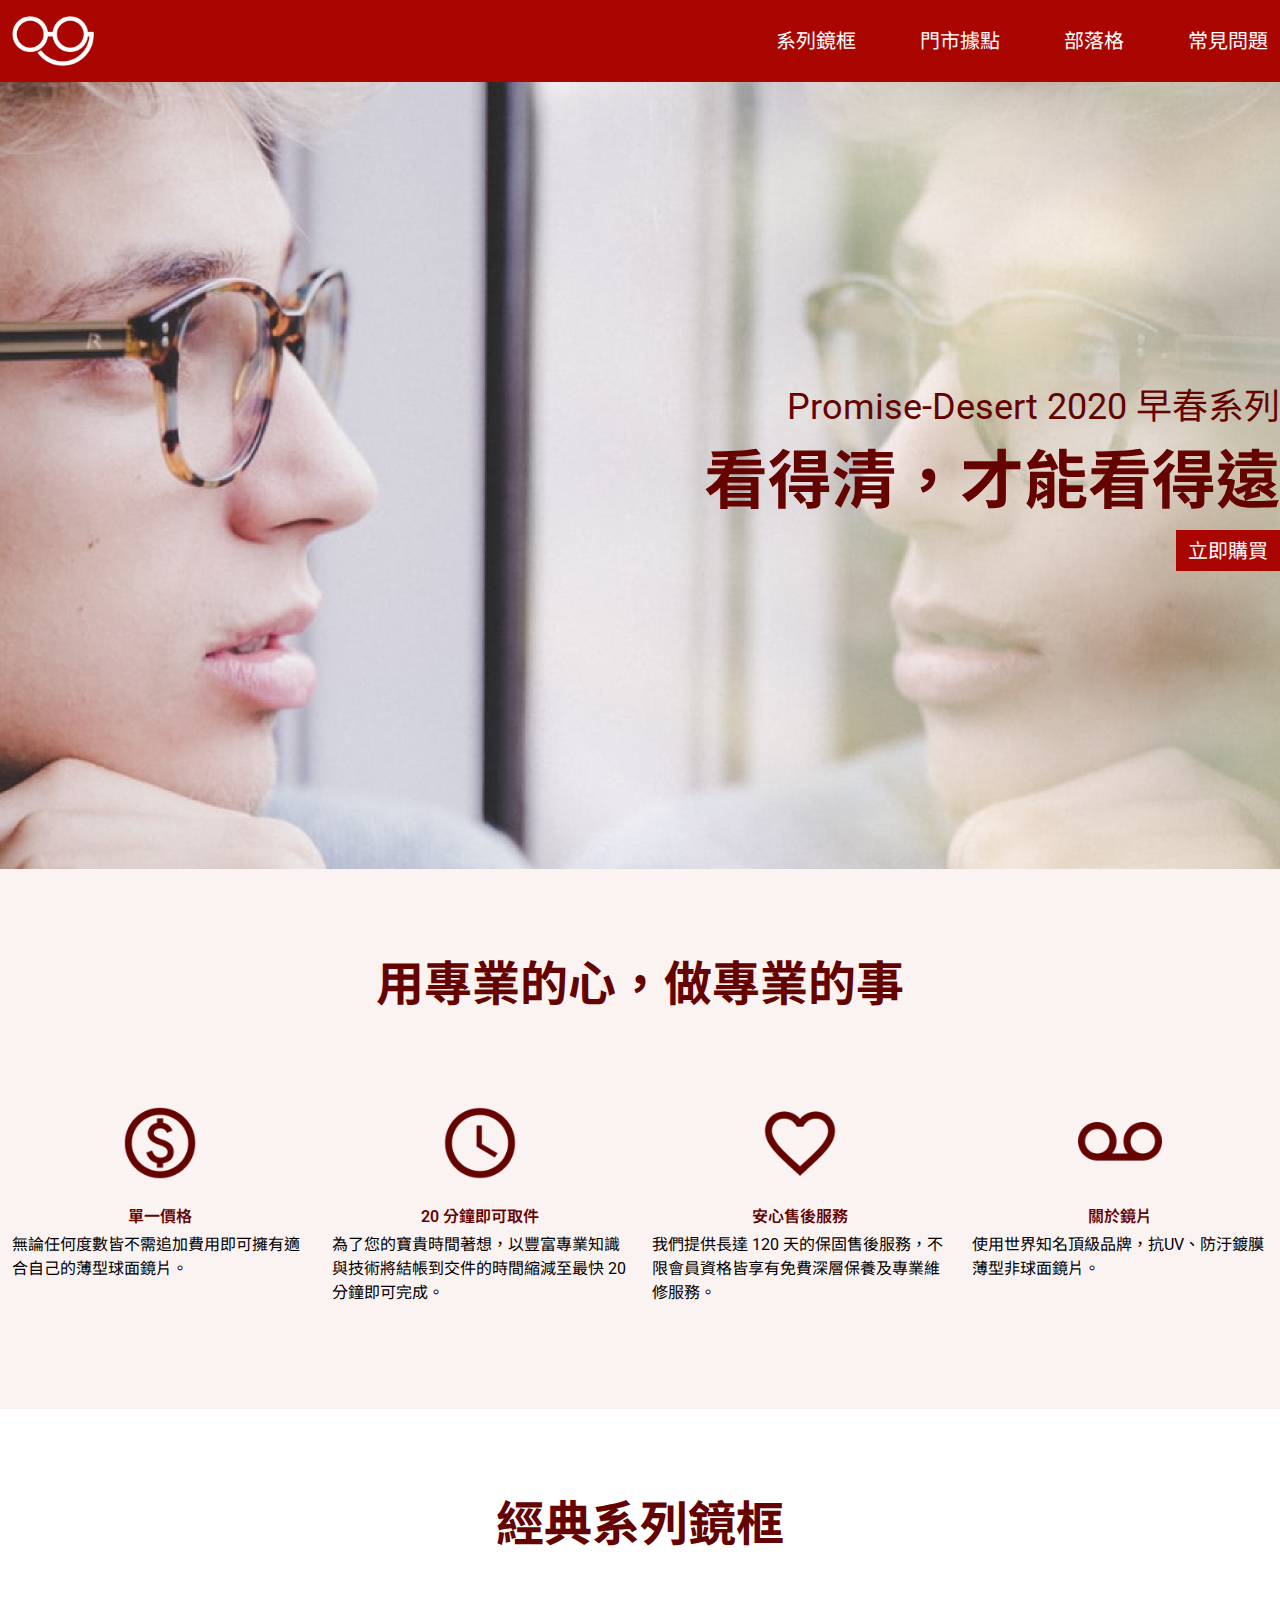
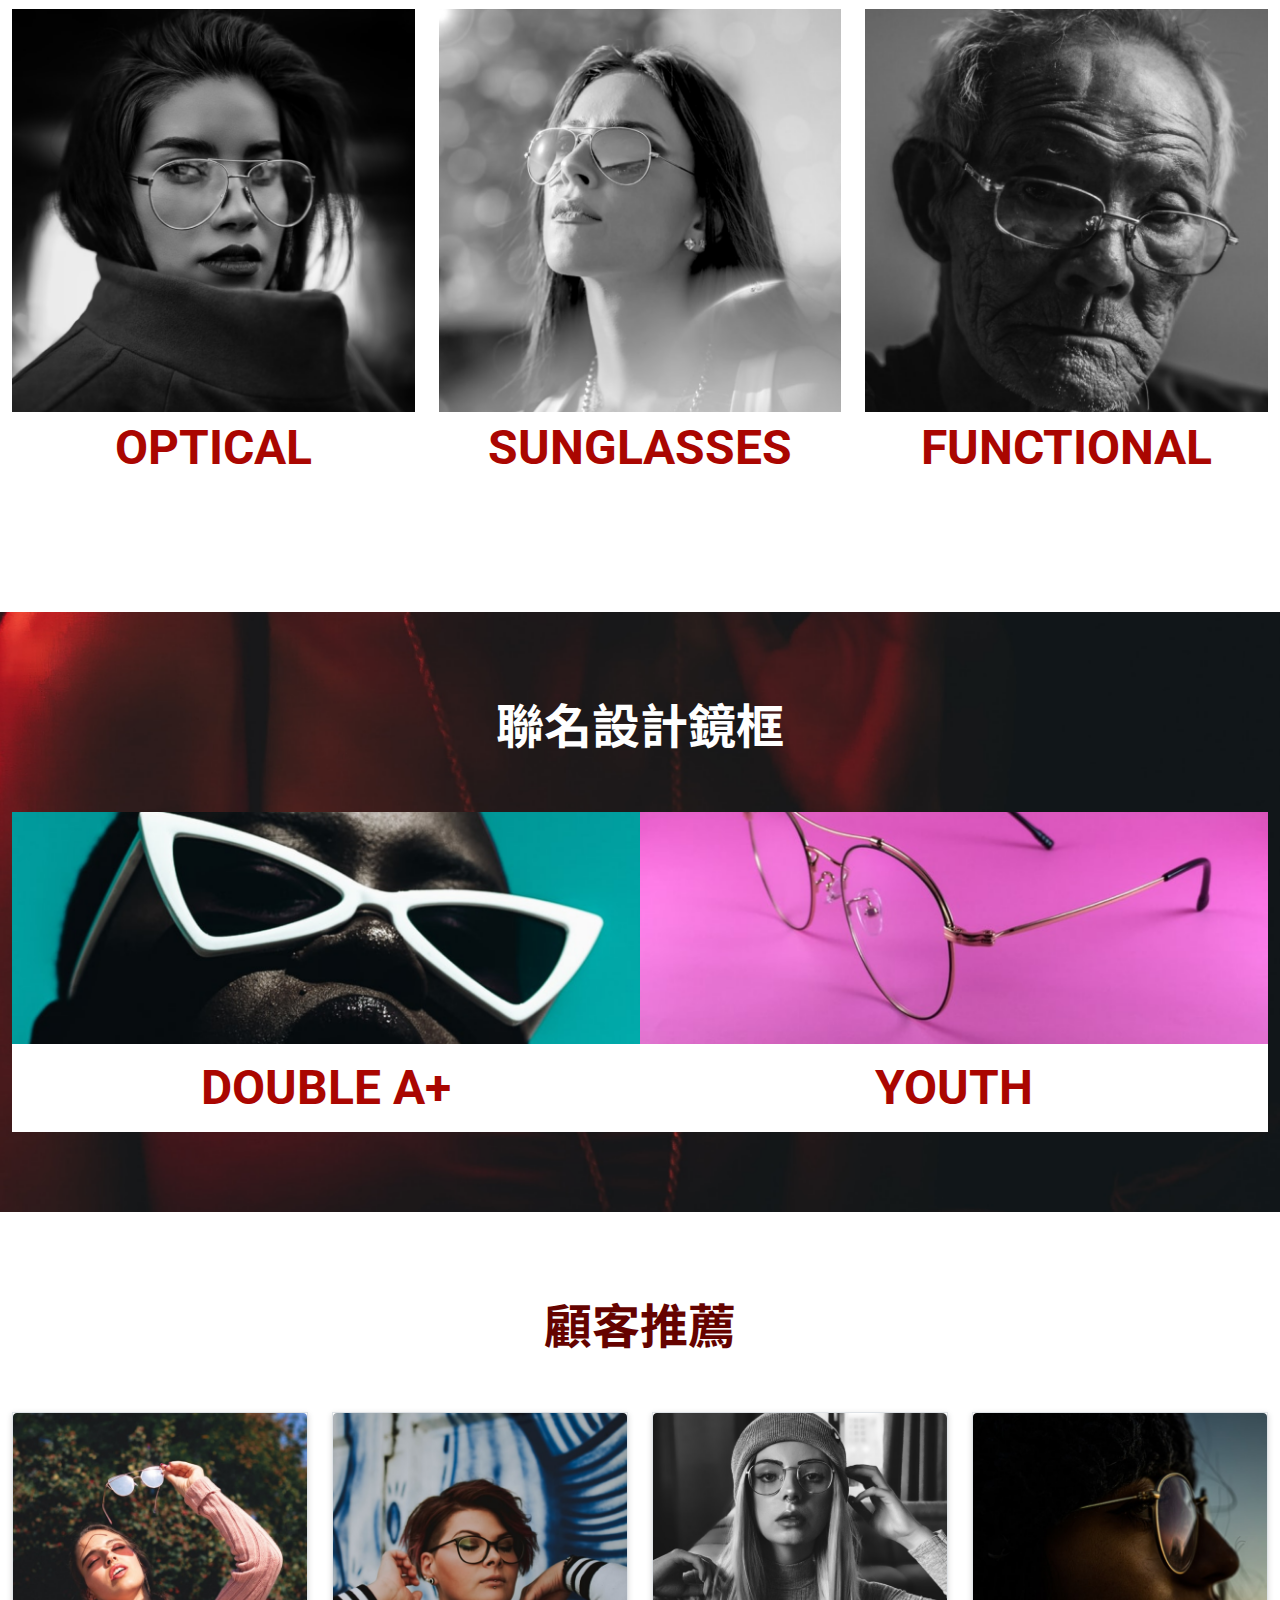
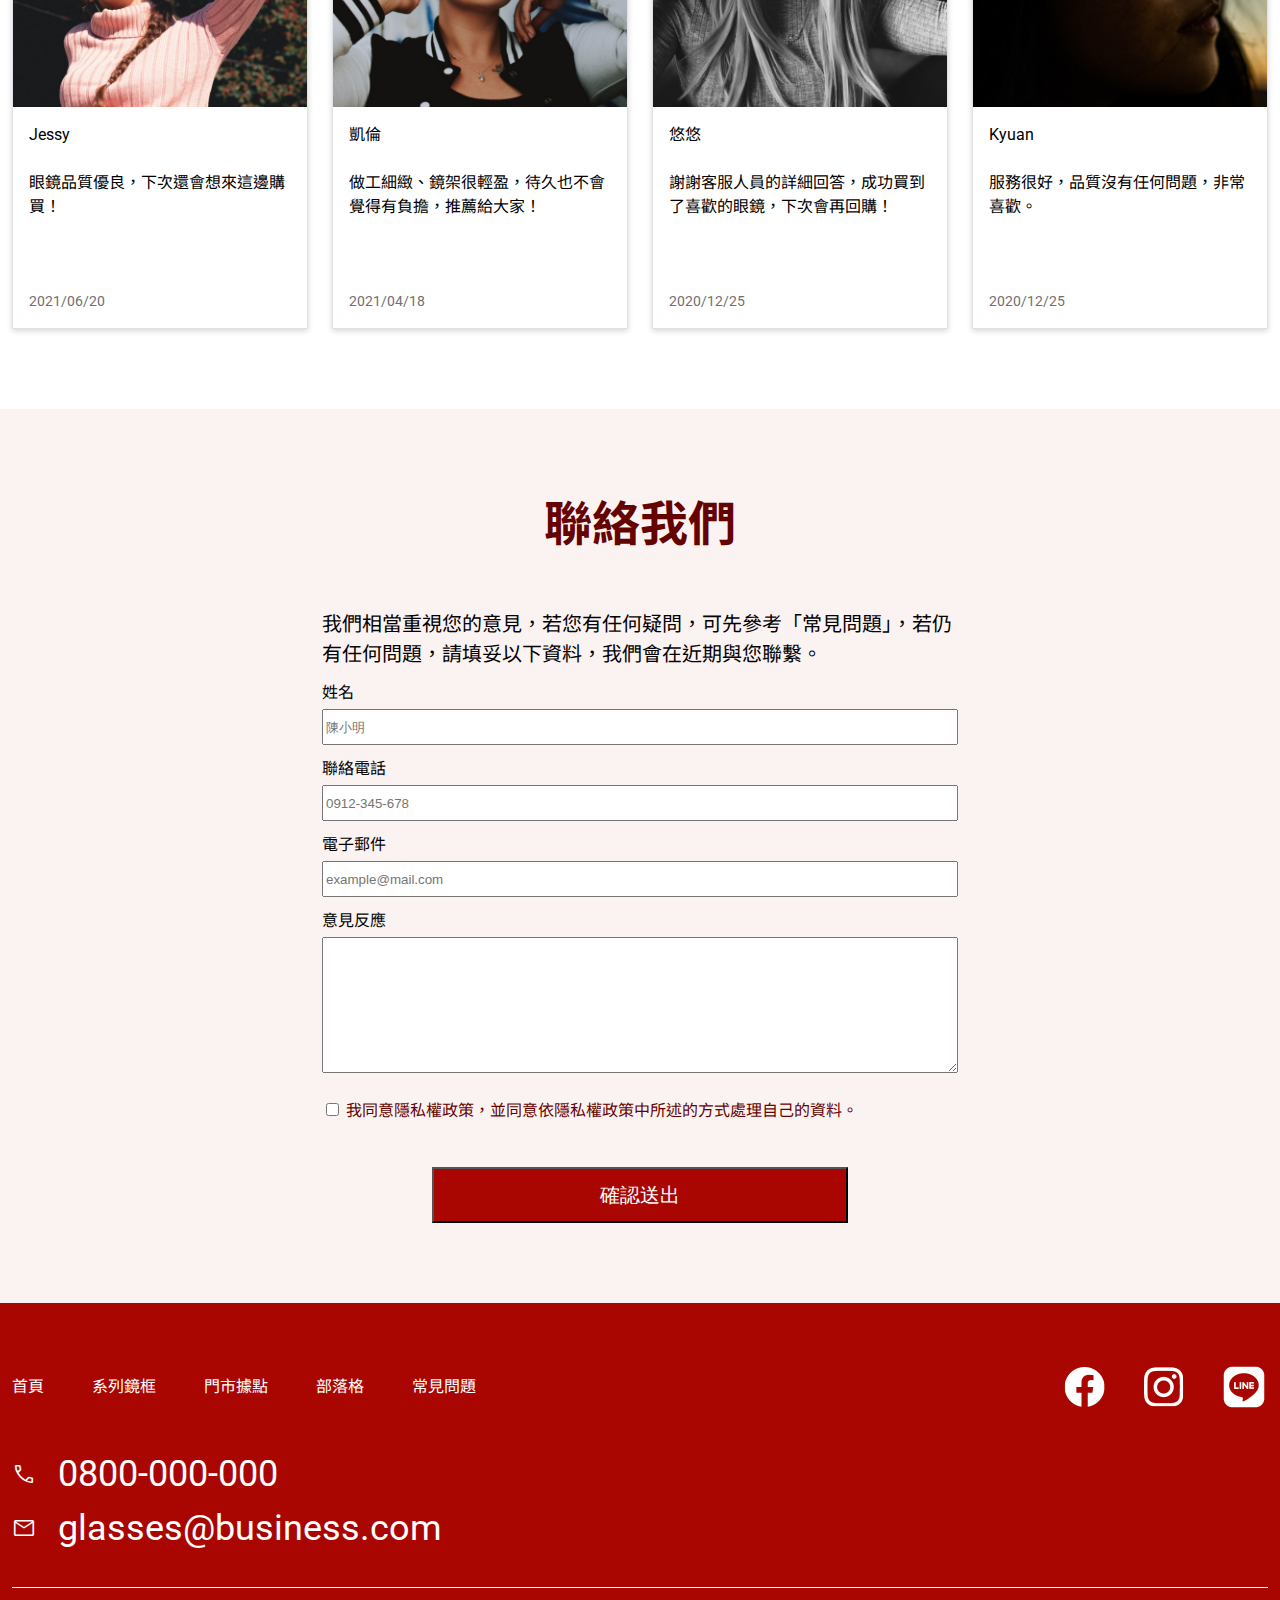
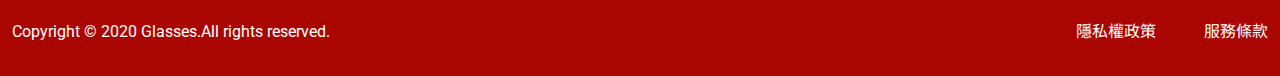
==== index.html @ cda6917c "Update 2022-08-04T13:50:54.226Z" ====
<!DOCTYPE html>
<html lang="zh-Hant-TW">

<head>
  <meta charset="UTF-8">
  <meta http-equiv="X-UA-Compatible" content="IE=edge">
  <meta name="viewport" content="width=device-width, initial-scale=1.0">
  <meta name="format-detection" content="telephone=no">
  <title>
    首頁
  </title>
  <link rel="stylesheet" href="./assets/style/all.css">
  <link rel="stylesheet"
    href="https://fonts.googleapis.com/css2?family=Material+Symbols+Outlined:opsz,wght,FILL,GRAD@20..48,100..700,0..1,-50..200" />
  <link rel="stylesheet"
    href="https://fonts.googleapis.com/css2?family=Material+Symbols+Outlined:opsz,wght,FILL,GRAD@20..48,100..700,0..1,-50..200" />
  <link rel="stylesheet" href="https://fonts.googleapis.com/css2?family=Material+Symbols+Outlined:opsz,wght,FILL,GRAD@20..48,100..700,0..1,-50..200" />
</head>

<body>
  <header>
    <div class="container">
      <a href="./index.html" title="眼鏡官網"><img class="logo" src="./assets/image/logo-white.png" alt="glasses logo"></a>
      <input id="nav-toggle" class="ham-toggle" type="checkbox">
      <label for="nav-toggle" class="ham-menu">
        <div class="ham-frame">
          <div class="ham-bar ham-bar--top"></div>
          <div class="ham-bar ham-bar--middle"></div>
          <div class="ham-bar ham-bar--bottom"></div>
        </div>
      </label>
      <nav class="header-nav">
        <ul class="list-menu">
          <li class="list-menu-item">
            <a class="list-menu-item-link" href="#">系列鏡框</a>
          </li>
          <li class="list-menu-item">
            <a class="list-menu-item-link" href="./store.html">門市據點</a>
          </li>
          <li class="list-menu-item">
            <a class="list-menu-item-link" href="#">部落格</a>
          </li>
          <li class="list-menu-item">
            <a class="list-menu-item-link" href="#">常見問題</a>
          </li>
        </ul>
      </nav>
    </div>
  </header>

  
<div class="index">
  <div class="banner-header">
    <div class="container">
      <h3>Promise-Desert 2020 早春系列</h3>
      <h1>看得清，才能看得遠</h1>
      <p class="btn btn-primary"><a href="">立即購買</a></p>
    </div>
  </div>
  <section class="section-bg-color">
    <div class="container">
      <h2>用專業的心，做專業的事</h2>
      <ul class="list slogan">
        <li>
          <img src="./assets/image/home-section2-1.png" alt="單一價格">
          <h4>單一價格</h4>
          <p>無論任何度數皆不需追加費用即可擁有適合自己的薄型球面鏡片。</p>
        </li>
        <li>
          <img src="./assets/image/home-section2-2.png" alt="20 分鐘即可取件">
          <h4>20 分鐘即可取件</h4>
          <p>為了您的寶貴時間著想，以豐富專業知識與技術將結帳到交件的時間縮減至最快 20 分鐘即可完成。</p>
        </li>
        <li>
          <img src="./assets/image/home-section2-3.png" alt="安心售後服務">
          <h4>安心售後服務</h4>
          <p>我們提供長達 120 天的保固售後服務，不限會員資格皆享有免費深層保養及專業維修服務。</p>
        </li>
        <li>
          <img src="./assets/image/home-sectioin2-4.png" alt="關於鏡片">
          <h4>關於鏡片</h4>
          <p>使用世界知名頂級品牌，抗UV、防汙鍍膜薄型非球面鏡片。</p>
        </li>
      </ul>
    </div>
  </section>
  
  <section>
    <div class="container">
      <h2>經典系列鏡框</h2>
      <ul class="list glasses-frame">
        <li>
          <img src="./assets/image/home-section3-1.png" alt="OPTICAL">
          <h2 class="text-style-bright">OPTICAL</h2>
        </li>
        <li>
          <img src="./assets/image/home-section3-2.png" alt="SUNGLASSES">
          <h2 class="text-style-bright">SUNGLASSES</h2>
        </li>
        <li>
          <img src="./assets/image/home-section3-3.png" alt="FUNCTIONAL">
          <h2 class="text-style-bright">FUNCTIONAL</h2>
        </li>
      </ul>
    </div>
  </section>
  <div class="banner-content">
    <section>
      <div class="container">
        <h2 class="banner-color-style">聯名設計鏡框</h2>
        <ul class="list joint-name gap-0">
          <li class="banner-bg-style">
            <img src="./assets/image/home-section4-1.png" alt="DOUBLE A+">
            <h2 class="mb-0 py-8 text-style-bright">DOUBLE A+</h2>
          </li>
          <li class="banner-bg-style">
            <img src="./assets/image/home-section4-2.png" alt="YOUTH">
            <h2 class="mb-0 py-8 text-style-bright">YOUTH</h2>
          </li>
        </ul>
      </div>
    </section>
  </div>
  <section>
    <div class="container">
      <h2>顧客推薦</h2>
      <ul class="list recommendation">
        <li class="card">
          <div class="card-top">
            <img src="./assets/image/home-section5-1.png" alt="Jessy">
            <p class="px-16-py-16_8">Jessy</p>
            <p class="px-16-py-16_8 mb-48">眼鏡品質優良，下次還會想來這邊購買！</p>
            </p>
          </div>
          <p class="card-bottom px-16-py-16_8">2021/06/20</p>
        </li>
        <li class="card">
          <div class="card-top">
            <img src="./assets/image/home-section5-2.png" alt="凱倫">
            <p class="px-16-py-16_8">凱倫</p>
            <p class="px-16-py-16_8 mb-48">做工細緻、鏡架很輕盈，待久也不會覺得有負擔，推薦給大家！</p>
          </div>
          <p class="card-bottom px-16-py-16_8">2021/04/18</p>
        </li>
        <li class="card">
          <div class="card-top">
            <img src="./assets/image/home-section5-3.png" alt="悠悠">
            <p class="px-16-py-16_8">悠悠</p>
            <p class="px-16-py-16_8 mb-48">謝謝客服人員的詳細回答，成功買到了喜歡的眼鏡，下次會再回購！</p>
          </div>
          <p class="card-bottom px-16-py-16_8">2020/12/25</p>
        </li>
        <li class="card">
          <div class="card-top">
            <img src="./assets/image/home-section5-4.png" alt="Kyuan">
            <p class="px-16-py-16_8">Kyuan</p>
            <p class="px-16-py-16_8 mb-48">服務很好，品質沒有任何問題，非常喜歡。</p>
          </div>
          <p class="card-bottom px-16-py-16_8">2020/12/25</p>
        </li>
      </ul>
    </div>
  </section>
  <section  class="section-bg-color">
    <div class="container-form">
      <h2>聯絡我們</h2>
      <form>
        <p>我們相當重視您的意見，若您有任何疑問，可先參考「常見問題」，若仍有任何問題，請填妥以下資料，我們會在近期與您聯繫。</p>
        <ul class="form">
          <li class="form-item">
            <label class="d-block" for="name">姓名</label>
            <input class="form-style" type="text" name="name" id="name" placeholder="陳小明">
          </li>
          <li class="form-item">
            <label class="d-block" for="telephone">聯絡電話</label>
            <input class="form-style" type="number" name="telephone" id="telephone" placeholder="0912-345-678">
          </li>
          <li class="form-item">
            <label class="d-block" for="mail">電子郵件</label>
            <input class="form-style" type="email" name="mail" id="mail" placeholder="example@mail.com">
          </li>
          <li class="form-item">
            <label class="d-block" for="opinion">意見反應</label>
            <textarea class="form-style form-heigh" name="opinion" id="opinion" cols="30" rows="10"></textarea>
          </li>
          <li>
            <label class="d-block" for="privacy"></label>
            <input type="checkbox" name="privacy" id="privacy">
            我同意隱私權政策，並同意依隱私權政策中所述的方式處理自己的資料。
          </li>
        </ul>
        <button class="btn btn-submit" type="button">確認送出</button>
      </form>
    </div>
  </section>
</div>

    <footer>
      <div class="container">
        <div class="footer-content">
          <nav class="footer-menu">
            <ul class="webmap-list">
              <li class="webmap-item">
                <a class="webmap-link" href="./index.html">首頁</a>
              </li>
              <li class="webmap-item">
                <a class="webmap-link" href="#">系列鏡框</a>
              </li>
              <li class="webmap-item">
                <a class="webmap-link" href="#">門市據點</a>
              </li>
              <li class="webmap-item">
                <a class="webmap-link" href="#">部落格</a>
              </li>
              <li class="webmap-item">
                <a class="webmap-link" href="#">常見問題</a>
              </li>
            </ul>
            <ul class="social-list">
              <li class="social-item">
                <a class="social-link" href="#"><img src="./assets/image/ic-social-fb.png" alt="facebook"></a>
              </li>
              <li class="social-item">
                <a class="social-link" href="#"><img src="./assets/image/ic_social_ig.png" alt="instagram"></a>
              </li>
              <li class="social-item">
                <a class="social-link" href="#"><img src="./assets/image/ic_social_line.png" alt="line"></a>
              </li>
            </ul>

          </nav>
          <ul class="contact">
            <li>
              <span class="material-symbols-outlined">
                call
              </span>
              <a href="tel:+886-800-000-000">0800-000-000</a>
            </li>
            <li>
              <span class="material-symbols-outlined">
                mail
              </span>
              <a href="mailto:glasses@business.com">glasses@business.com</a>
            </li>
          </ul>
        </div>
        <ul class="copyright">
          <li>Copyright © 2020 Glasses.All rights reserved.</li>
          <ul>
            <li><a href="#">隱私權政策</a></li>
            <li><a href="#">服務條款</a></li>
          </ul>
        </ul>
      </div>
    </footer>
    <script src="./assets/js/vendors.js"></script>
    <script src="./assets/js/all.js"></script>
</body>

</html>
---- assets/style/all.css ----
/* http://meyerweb.com/eric/tools/css/reset/ 
   v2.0 | 20110126
   License: none (public domain)
*/
@import url("https://fonts.googleapis.com/css2?family=Roboto:wght@500&display=swap");
@import url("https://fonts.googleapis.com/css2?family=Noto+Sans+TC:wght@500&display=swap");
html, body, div, span, applet, object, iframe,
h1, h2, h3, h4, h5, h6, p, blockquote, pre,
a, abbr, acronym, address, big, cite, code,
del, dfn, em, img, ins, kbd, q, s, samp,
small, strike, strong, sub, sup, tt, var,
b, u, i, center,
dl, dt, dd, ol, ul, li,
fieldset, form, label, legend,
table, caption, tbody, tfoot, thead, tr, th, td,
article, aside, canvas, details, embed,
figure, figcaption, footer, header, hgroup,
menu, nav, output, ruby, section, summary,
time, mark, audio, video {
  margin: 0;
  padding: 0;
  border: 0;
  font-size: 100%;
  font: inherit;
  vertical-align: baseline; }

/* HTML5 display-role reset for older browsers */
article, aside, details, figcaption, figure,
footer, header, hgroup, menu, nav, section {
  display: block; }

body {
  line-height: 1; }

ol, ul {
  list-style: none; }

blockquote, q {
  quotes: none; }

blockquote:before, blockquote:after,
q:before, q:after {
  content: '';
  content: none; }

table {
  border-collapse: collapse;
  border-spacing: 0; }

*, *::before, *::after {
  -webkit-box-sizing: border-box;
          box-sizing: border-box; }

img {
  max-width: 100%;
  height: auto;
  vertical-align: middle; }

a {
  display: block;
  text-decoration: none; }

body {
  font-family: -apple-system, BlinkMacSystemFont, "Segoe UI", "Microsoft JhengHei", Roboto, "Helvetica Neue", Arial, sans-serif; }

body {
  font-family: 'Roboto', sans-serif, 'Noto Sans TC'; }

.material-symbols-outlined {
  font-variation-settings: 'FILL' 0, 'wght' 400, 'GRAD' 0, 'opsz' 48; }

h1 {
  font-size: 64px;
  line-height: 96px;
  font-weight: bold; }
  @media screen and (max-width: 767px) {
    h1 {
      font-size: 24px;
      line-height: 36px; } }

h2 {
  font-size: 48px;
  line-height: 72px;
  font-weight: bold; }

h3 {
  font-size: 36px;
  line-height: 54px; }
  @media screen and (max-width: 767px) {
    h3 {
      font-size: 16px;
      line-height: 24px; } }

.h4 {
  font-size: 24px;
  line-height: 36px;
  font-weight: bold; }

.h5 {
  font-size: 20px;
  line-height: 30px;
  font-weight: bold; }

p {
  font-size: 16px;
  line-height: 24px; }

.container {
  max-width: 1320px;
  margin: 0 auto;
  padding: 0px 12px; }
  @media screen and (max-width: 992px) {
    .container {
      max-width: 992px;
      margin: 0 auto;
      padding: 0px 36px; } }
  @media screen and (max-width: 767px) {
    .container {
      max-width: 767px;
      margin: 0 auto;
      padding: 0px 14px; } }

.py-8 {
  padding: 8px 0; }

.py-16 {
  padding: 16px 0; }

.pt-16 {
  padding-top: 16px; }

.pb-8 {
  padding-bottom: 8px; }

.mb-33 {
  margin-bottom: 33px; }

.mb-40 {
  margin-bottom: 40px; }

.mb-48 {
  margin-bottom: 48px; }

.text-style-bright {
  color: #AA0601; }

.px-16-py-16_8 {
  padding: 16px 16px 8px; }

.pt-96 {
  padding-top: 96px; }

.pb-80 {
  padding-bottom: 80px; }

header {
  background-color: #AA0601;
  position: relative; }
  header .container {
    padding: 16px 12px;
    display: -webkit-box;
    display: -ms-flexbox;
    display: flex;
    -webkit-box-pack: justify;
        -ms-flex-pack: justify;
            justify-content: space-between;
    -webkit-box-align: center;
        -ms-flex-align: center;
            align-items: center; }
    @media screen and (max-width: 992px) {
      header .container {
        padding: 16px 36px; } }
  header .logo {
    height: 50px; }
    header .logo:hover {
      opacity: 0.7; }
  header .ham-toggle {
    visibility: hidden; }
  header .list-menu {
    display: -webkit-box;
    display: -ms-flexbox;
    display: flex;
    gap: 64px;
    font-size: 20px;
    line-height: 30px; }
    header .list-menu a {
      color: #fff; }
    header .list-menu a:hover {
      color: #c8c8ec; }

@media screen and (max-width: 767px) {
  .ham-menu {
    display: block;
    width: 40px;
    height: 40px;
    border-radius: 20%;
    background: #AA0601; }
  .ham-frame {
    position: relative;
    top: 50%; }
  .ham-bar {
    height: 3px;
    width: 30px;
    background-color: #fff;
    position: absolute;
    left: 5px; }
  .ham-bar--top {
    -webkit-transform: translateY(-7px);
        -ms-transform: translateY(-7px);
            transform: translateY(-7px); }
  .ham-bar--bottom {
    -webkit-transform: translateY(7px);
        -ms-transform: translateY(7px);
            transform: translateY(7px); }
  .ham-toggle:checked ~ .ham-menu .ham-frame .ham-bar--middle {
    opacity: 0; }
  .ham-toggle:checked ~ .ham-menu .ham-frame .ham-bar--top {
    -webkit-transform: rotate(-45deg);
        -ms-transform: rotate(-45deg);
            transform: rotate(-45deg); }
  .ham-toggle:checked ~ .ham-menu .ham-frame .ham-bar--bottom {
    -webkit-transform: rotate(45deg);
        -ms-transform: rotate(45deg);
            transform: rotate(45deg); }
  .header-nav {
    width: 100%;
    text-align: center;
    background-color: #AA0601;
    position: absolute;
    top: 82px;
    left: 0%;
    -webkit-transform: translateY(-200%);
        -ms-transform: translateY(-200%);
            transform: translateY(-200%);
    -webkit-transition: -webkit-transform .5s;
    transition: -webkit-transform .5s;
    -o-transition: transform .5s;
    transition: transform .5s;
    transition: transform .5s, -webkit-transform .5s; }
  .ham-toggle:checked ~ .header-nav {
    -webkit-transform: none;
        -ms-transform: none;
            transform: none; }
  .list-menu {
    display: block;
    -webkit-box-orient: vertical;
    -webkit-box-direction: normal;
        -ms-flex-direction: column;
            flex-direction: column; }
    .list-menu .list-menu-item-link {
      width: 100%;
      padding: 12px 0; }
  header .container .list-menu {
    gap: 0px; }
  .list-menu-item {
    border: 1px solid #fff; } }

footer {
  background-color: #AA0601;
  color: #fff;
  font-size: 16px;
  line-height: 24px; }
  footer .container {
    padding: 60px 12px 32px 12px; }
    @media screen and (max-width: 992px) {
      footer .container {
        padding: 56px 36px 40px 36px; } }
    @media screen and (max-width: 767px) {
      footer .container {
        padding: 24px 14px; } }
  footer .footer-content {
    border-bottom: 1px solid #FFFFFF; }
    @media screen and (max-width: 992px) {
      footer .footer-content {
        padding-bottom: 32px; } }
    @media screen and (max-width: 767px) {
      footer .footer-content {
        display: -webkit-box;
        display: -ms-flexbox;
        display: flex;
        -webkit-box-orient: horizontal;
        -webkit-box-direction: reverse;
            -ms-flex-direction: row-reverse;
                flex-direction: row-reverse;
        -webkit-box-pack: justify;
            -ms-flex-pack: justify;
                justify-content: space-between;
        -webkit-box-align: start;
            -ms-flex-align: start;
                align-items: start;
        gap: 8px 0;
        padding-bottom: 24px; } }
  footer .footer-menu {
    display: -webkit-box;
    display: -ms-flexbox;
    display: flex;
    -webkit-box-pack: justify;
        -ms-flex-pack: justify;
            justify-content: space-between;
    -webkit-box-align: center;
        -ms-flex-align: center;
            align-items: center; }
  footer .webmap-list {
    display: -webkit-box;
    display: -ms-flexbox;
    display: flex;
    gap: 48px; }
    @media screen and (max-width: 767px) {
      footer .webmap-list {
        display: none; } }
    footer .webmap-list .webmap-link {
      color: #fff; }
  footer .social-list {
    display: -webkit-box;
    display: -ms-flexbox;
    display: flex;
    -webkit-box-pack: justify;
        -ms-flex-pack: justify;
            justify-content: space-between;
    gap: 32px; }
    @media screen and (max-width: 767px) {
      footer .social-list {
        gap: 8px; } }
    footer .social-list img {
      width: 48px;
      height: 48px; }
      @media screen and (max-width: 767px) {
        footer .social-list img {
          width: 24px;
          height: 24px; } }
  footer .contact {
    font-size: 36px;
    line-height: 54px;
    padding: 36px 0 32px 0;
    gap: 8px 0; }
    @media screen and (max-width: 767px) {
      footer .contact {
        padding: 32px 0; } }
    @media screen and (max-width: 767px) {
      footer .contact {
        font-size: 16px;
        line-height: 24px;
        padding: 0px; } }
    footer .contact li {
      display: -webkit-box;
      display: -ms-flexbox;
      display: flex;
      -webkit-box-align: center;
          -ms-flex-align: center;
              align-items: center;
      gap: 22px; }
      @media screen and (max-width: 767px) {
        footer .contact li {
          gap: 11px; } }
    footer .contact a {
      color: #fff; }
  footer .copyright {
    display: -webkit-box;
    display: -ms-flexbox;
    display: flex;
    -webkit-box-pack: justify;
        -ms-flex-pack: justify;
            justify-content: space-between;
    padding-top: 32px; }
    @media screen and (max-width: 767px) {
      footer .copyright {
        display: block;
        padding-top: 16px;
        gap: 8px 0px; } }
    footer .copyright ul {
      display: -webkit-box;
      display: -ms-flexbox;
      display: flex;
      gap: 48px; }
      @media screen and (max-width: 767px) {
        footer .copyright ul {
          display: block; } }
    footer .copyright a {
      color: #fff; }
    footer .copyright a:hover {
      color: #c8c8ec; }

.index {
  color: #650300; }
  .index .banner-header {
    background-image: url("../image/home-header.png");
    height: 787px;
    background-size: cover;
    background-position: center center;
    background-repeat: no-repeat; }
    @media screen and (max-width: 767px) {
      .index .banner-header {
        background-image: url("../image/home-header-sm.png");
        height: 396px;
        background-size: cover;
        background-position: center center;
        background-repeat: no-repeat; } }
    .index .banner-header .container {
      padding: 0px;
      height: 787px;
      display: -webkit-box;
      display: -ms-flexbox;
      display: flex;
      -webkit-box-orient: vertical;
      -webkit-box-direction: normal;
          -ms-flex-direction: column;
              flex-direction: column;
      -webkit-box-pack: center;
          -ms-flex-pack: center;
              justify-content: center;
      -webkit-box-align: end;
          -ms-flex-align: end;
              align-items: flex-end; }
      @media screen and (max-width: 992px) {
        .index .banner-header .container {
          padding: 0px 36px; } }
      @media screen and (max-width: 767px) {
        .index .banner-header .container {
          height: 396px;
          padding: 0px 14px; } }
  .index .btn {
    font-size: 20px;
    line-height: 30px;
    width: 104px;
    height: 41px;
    padding: 6px 12px;
    background: #AA0601;
    display: -webkit-box;
    display: -ms-flexbox;
    display: flex;
    -webkit-box-pack: center;
        -ms-flex-pack: center;
            justify-content: center;
    -webkit-box-align: center;
        -ms-flex-align: center;
            align-items: center; }
    .index .btn a {
      color: #fff; }
  .index h2 {
    text-align: center;
    margin-bottom: 48px; }
  .index section {
    padding: 80px 0; }
  .index .section-bg-color {
    background: #FBF2F2; }
  .index .list {
    display: -webkit-box;
    display: -ms-flexbox;
    display: flex;
    -webkit-box-pack: justify;
        -ms-flex-pack: justify;
            justify-content: space-between;
    gap: 24px; }
  .index .joint-name {
    gap: 0; }
    @media screen and (max-width: 992px) {
      .index .joint-name {
        display: -webkit-box;
        display: -ms-flexbox;
        display: flex;
        -webkit-box-orient: vertical;
        -webkit-box-direction: normal;
            -ms-flex-direction: column;
                flex-direction: column; } }
  @media screen and (max-width: 992px) {
    .index .slogan {
      -ms-flex-wrap: wrap;
          flex-wrap: wrap; } }
  .index .slogan li {
    width: 25%;
    display: -webkit-box;
    display: -ms-flexbox;
    display: flex;
    -webkit-box-orient: vertical;
    -webkit-box-direction: normal;
        -ms-flex-direction: column;
            flex-direction: column;
    -webkit-box-pack: start;
        -ms-flex-pack: start;
            justify-content: start;
    -webkit-box-align: center;
        -ms-flex-align: center;
            align-items: center;
    padding: 32px 0 24px 0; }
    @media screen and (max-width: 992px) {
      .index .slogan li {
        width: 48%; } }
    @media screen and (max-width: 767px) {
      .index .slogan li {
        width: 100%; } }
  .index .slogan h4 {
    padding: 24px 0 8px 0;
    font-weight: 600; }
  .index .slogan img {
    width: 84px;
    height: 84px; }
  @media screen and (max-width: 992px) {
    .index .glasses-frame {
      -ms-flex-wrap: wrap;
          flex-wrap: wrap; } }
  @media screen and (max-width: 992px) {
    .index .glasses-frame li {
      width: 50%;
      margin: 0 auto; } }
  @media screen and (max-width: 767px) {
    .index .glasses-frame li {
      width: 100%;
      margin: 0 auto; } }
  .index .banner-content {
    background-image: url("../image/index-bg.png");
    background-size: cover;
    background-position: center center;
    background-repeat: no-repeat; }
  .index .banner-color-style {
    color: #fff; }
  .index .banner-bg-style {
    background: #fff; }
  .index .mb-0 {
    margin-bottom: 0px; }
  .index p {
    color: #000; }
  @media screen and (max-width: 992px) {
    .index .recommendation {
      display: -webkit-box;
      display: -ms-flexbox;
      display: flex;
      -ms-flex-wrap: wrap;
          flex-wrap: wrap; } }
  @media screen and (max-width: 992px) {
    .index .card {
      width: 48%;
      margin: 0 auto; } }
  @media screen and (max-width: 767px) {
    .index .card {
      width: 90%;
      margin: 0 auto; } }
  @media screen and (max-width: 767px) {
    .index .card-top {
      margin: 0 auto; } }
  .index .card-bottom {
    color: #707070;
    font-size: 14px;
    line-height: 21px;
    padding-bottom: 16px; }
  .index .card {
    display: -webkit-box;
    display: -ms-flexbox;
    display: flex;
    -webkit-box-orient: vertical;
    -webkit-box-direction: normal;
        -ms-flex-direction: column;
            flex-direction: column;
    -webkit-box-pack: justify;
        -ms-flex-pack: justify;
            justify-content: space-between;
    -webkit-box-shadow: 0px 2px 6px #00000029;
            box-shadow: 0px 2px 6px #00000029;
    border: 1px solid #DEE2E6; }
  .index .container-form {
    width: 636px;
    margin: 0 auto; }
    @media screen and (max-width: 992px) {
      .index .container-form {
        width: 576px;
        margin: 0 auto; } }
    @media screen and (max-width: 767px) {
      .index .container-form {
        width: 348px;
        margin: 0 auto; } }
    .index .container-form p {
      font-size: 20px;
      line-height: 30px; }
  .index .form-item {
    width: 100%;
    margin: 0 auto;
    color: #000; }
  .index .d-block {
    display: block;
    padding: 16px 0  8px 0; }
  .index .form-style {
    width: 100%;
    height: 36px; }
  .index .form-heigh {
    height: 136px; }
  .index .btn-submit {
    width: 416px;
    margin: 48px auto 0;
    height: 56px;
    color: #fff; }
    .index .btn-submit:hover {
      background-color: #910501; }
    @media screen and (max-width: 992px) {
      .index .btn-submit {
        width: 336px; } }
    @media screen and (max-width: 767px) {
      .index .btn-submit {
        width: 348px; } }

.store .store-img {
  width: 526px; }
  @media screen and (max-width: 992px) {
    .store .store-img {
      width: 50%;
      height: 224px;
      margin: 0 auto; } }
  @media screen and (max-width: 767px) {
    .store .store-img {
      height: 224px; } }

.store .select {
  display: -webkit-box;
  display: -ms-flexbox;
  display: flex;
  -webkit-box-align: center;
      -ms-flex-align: center;
          align-items: center;
  gap: 16px; }

.store .select-style {
  border: 1px solid #CED4DA;
  width: 304px;
  height: 38px;
  padding: 6px 0 6px 12px;
  font-size: 18px;
  line-height: 26px; }

.store .info {
  display: -webkit-box;
  display: -ms-flexbox;
  display: flex;
  gap: 24px; }
  @media screen and (max-width: 992px) {
    .store .info {
      display: -webkit-box;
      display: -ms-flexbox;
      display: flex;
      -webkit-box-orient: vertical;
      -webkit-box-direction: normal;
          -ms-flex-direction: column;
              flex-direction: column; } }

@media screen and (max-width: 992px) {
  .store .map-text {
    display: -webkit-box;
    display: -ms-flexbox;
    display: flex;
    gap: 16px; } }
  @media screen and (max-width: 992px) and (max-width: 767px) {
    .store .map-text {
      -webkit-box-orient: vertical;
      -webkit-box-direction: normal;
          -ms-flex-direction: column;
              flex-direction: column; } }

.store .map-text-item {
  color: #000;
  display: -webkit-box;
  display: -ms-flexbox;
  display: flex;
  -webkit-box-align: center;
      -ms-flex-align: center;
          align-items: center; }

@media screen and (max-width: 992px) {
  .store .box {
    width: 50%;
    margin: 0 auto; } }

.store .bd-card {
  border: 1px solid #00000020;
  padding-left: 24px;
  display: -webkit-box;
  display: -ms-flexbox;
  display: flex;
  -webkit-box-orient: vertical;
  -webkit-box-direction: normal;
      -ms-flex-direction: column;
          flex-direction: column; }

.store .map-google {
  padding-top: 16px; }
  @media screen and (max-width: 992px) {
    .store .map-google {
      margin: 0 auto; } }

.store .map-google-width {
  max-width: 746px; }
  @media screen and (max-width: 992px) {
    .store .map-google-width {
      max-width: 817px; } }

.store .bd-8 {
  border-left: 8px solid #9F1213; }

.store .pl-16 {
  padding-left: 16px; }

/*# sourceMappingURL=all.css.map */
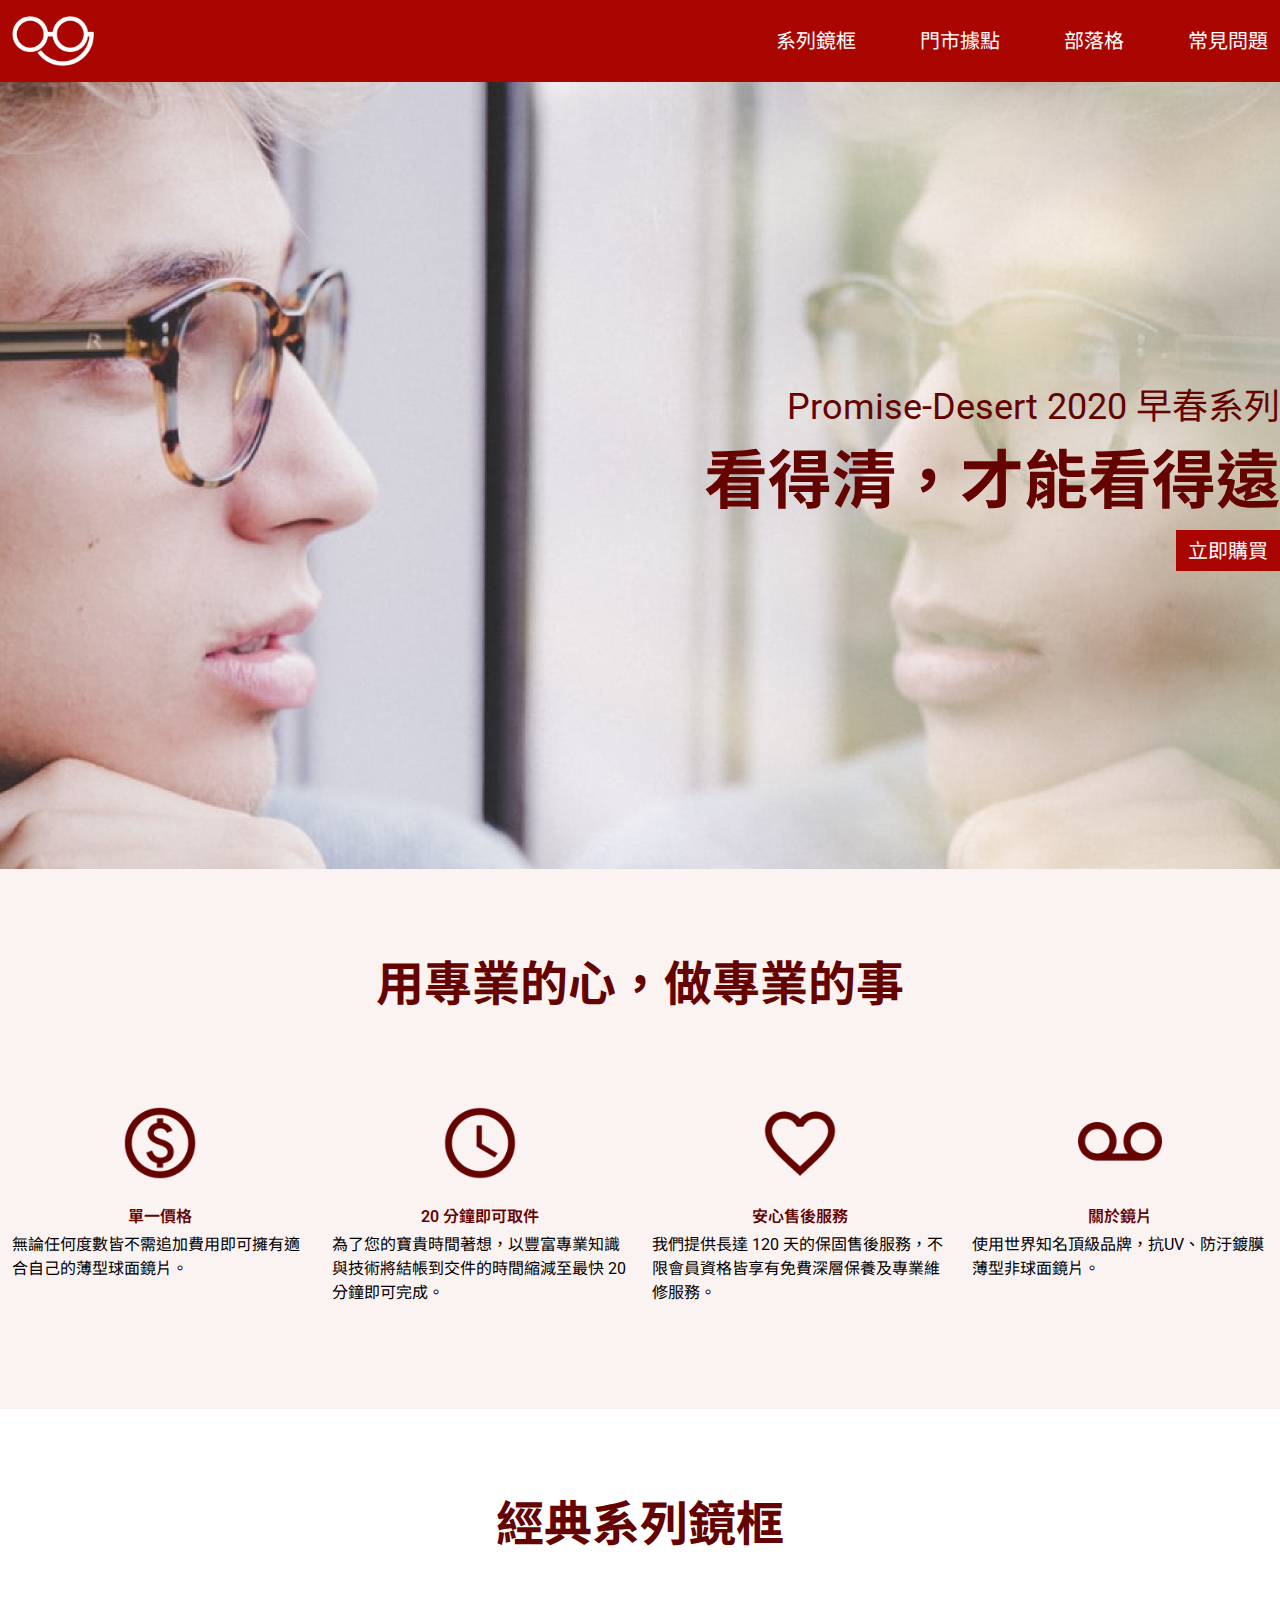
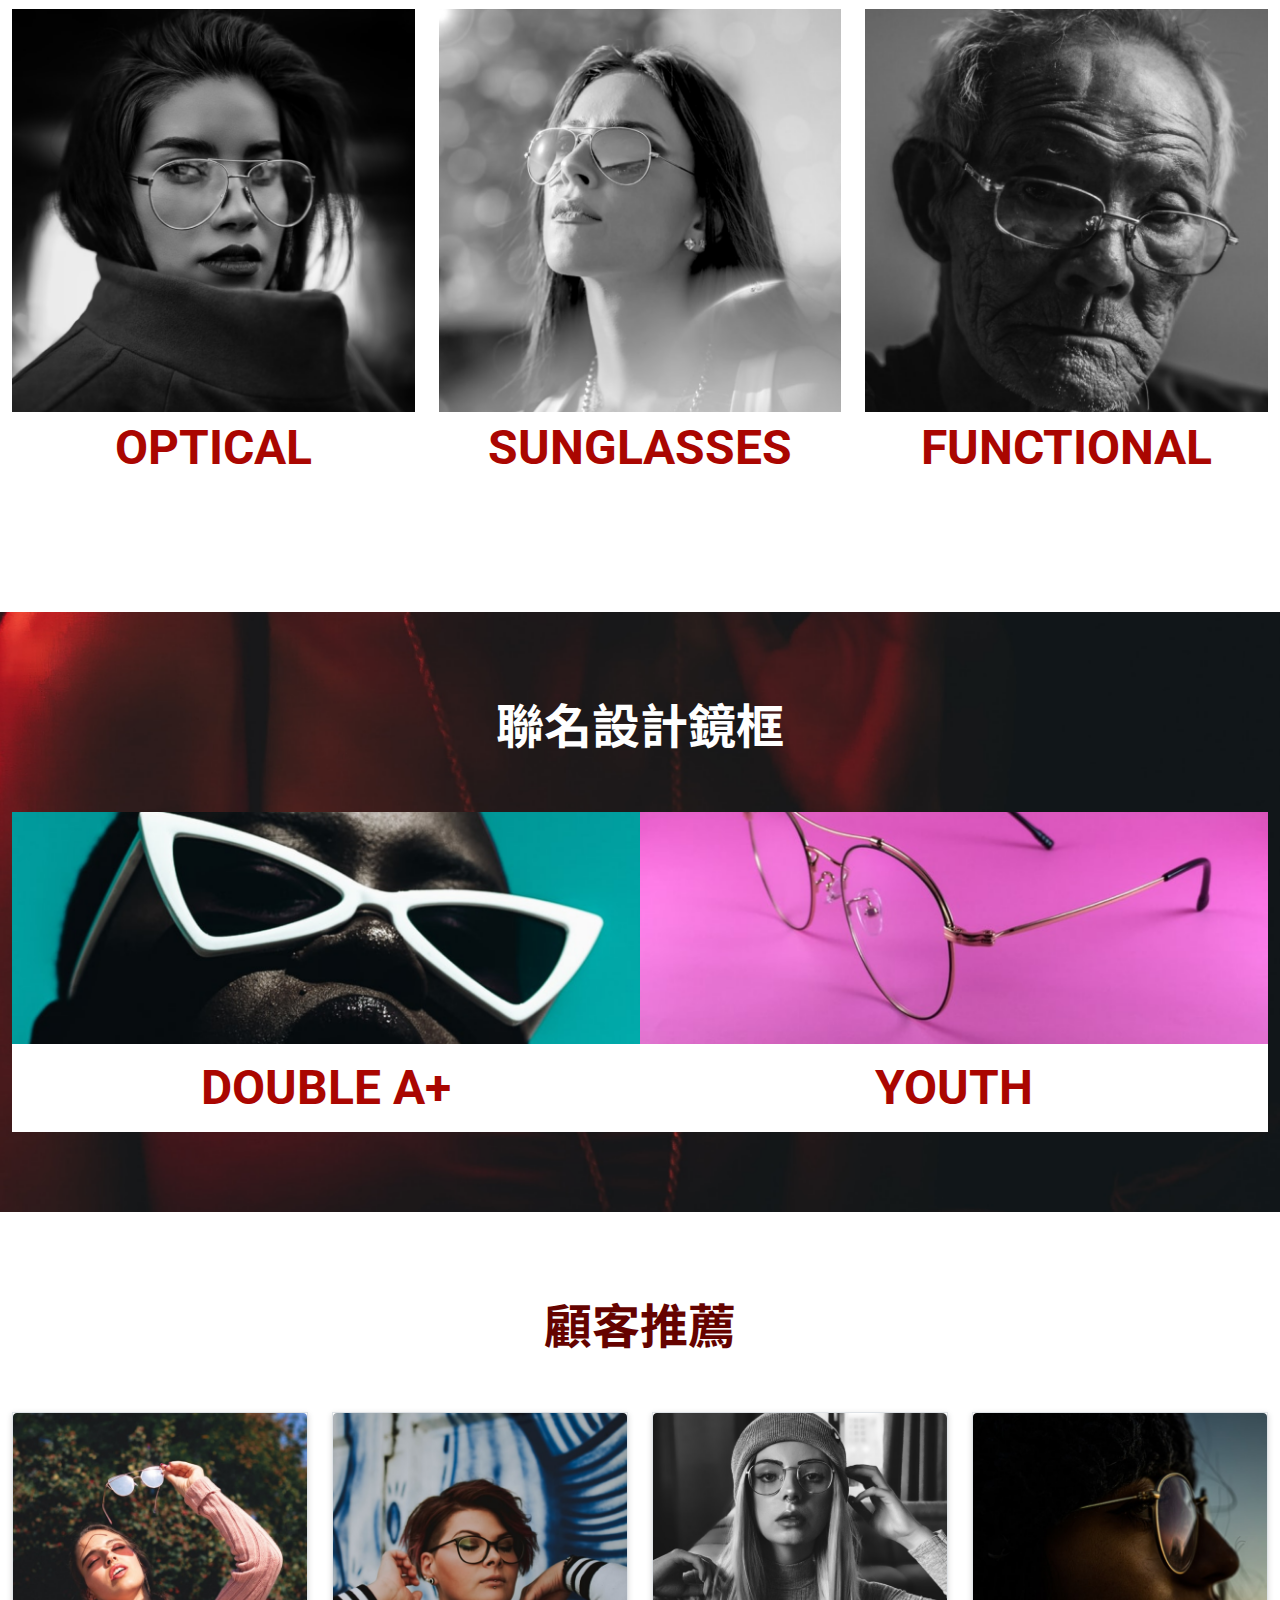
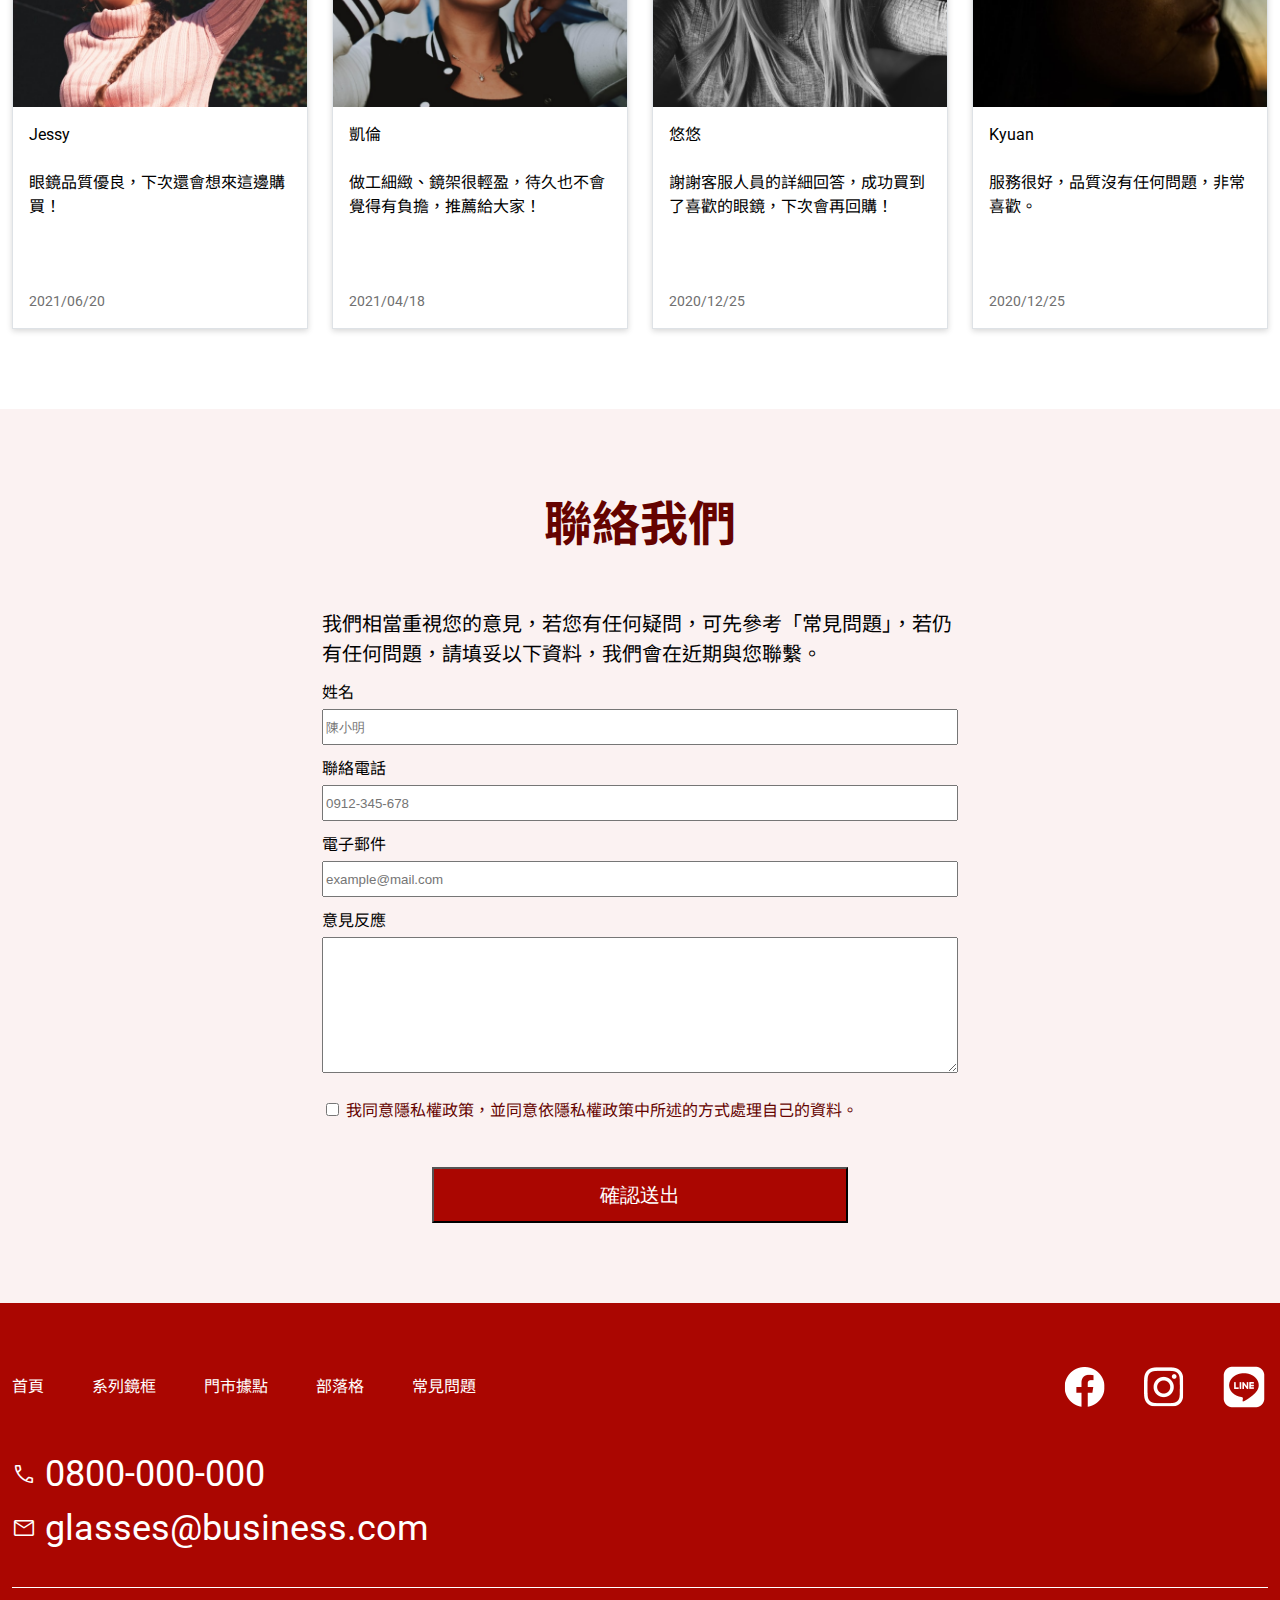
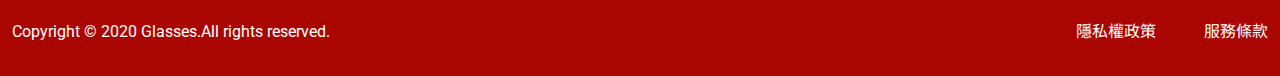
==== commit a40adf12: "Update 2022-08-13T08:16:30.214Z" ====
--- a/index.html
+++ b/index.html
@@ -231,16 +231,18 @@
           </nav>
           <ul class="contact">
             <li>
-              <span class="material-symbols-outlined">
+              <a href="tel:+886-800-000-000">
+                <span class="material-symbols-outlined">
                 call
-              </span>
-              <a href="tel:+886-800-000-000">0800-000-000</a>
+                </span>
+                0800-000-000</a>
             </li>
             <li>
-              <span class="material-symbols-outlined">
-                mail
-              </span>
-              <a href="mailto:glasses@business.com">glasses@business.com</a>
+              <a href="mailto:glasses@business.com">
+                <span class="material-symbols-outlined">
+                  mail
+                </span>
+                glasses@business.com</a>
             </li>
           </ul>
         </div>
--- a/assets/style/all.css
+++ b/assets/style/all.css
@@ -378,10 +378,10 @@
       @media screen and (max-width: 767px) {
         footer .copyright ul {
           display: block; } }
-    footer .copyright a {
-      color: #fff; }
-    footer .copyright a:hover {
-      color: #c8c8ec; }
+  footer a {
+    color: #fff; }
+  footer a:hover {
+    color: #c8c8ec; }
 
 .index {
   color: #650300; }
@@ -667,6 +667,7 @@
 @media screen and (max-width: 992px) {
   .store .box {
     width: 50%;
+    height: 224px;
     margin: 0 auto; } }
 
 .store .bd-card {
@@ -680,22 +681,23 @@
       -ms-flex-direction: column;
           flex-direction: column; }
 
-.store .map-google {
-  padding-top: 16px; }
-  @media screen and (max-width: 992px) {
-    .store .map-google {
-      margin: 0 auto; } }
-
-.store .map-google-width {
-  max-width: 746px; }
-  @media screen and (max-width: 992px) {
-    .store .map-google-width {
-      max-width: 817px; } }
-
 .store .bd-8 {
   border-left: 8px solid #9F1213; }
 
 .store .pl-16 {
   padding-left: 16px; }
 
+.map-google {
+  padding-top: 16px;
+  width: 58.33%; }
+  @media screen and (max-width: 992px) {
+    .map-google {
+      width: 100%; } }
+  .map-google iframe {
+    width: 100%;
+    height: 414px; }
+    @media screen and (max-width: 767px) {
+      .map-google iframe {
+        height: 208px; } }
+
 /*# sourceMappingURL=all.css.map */
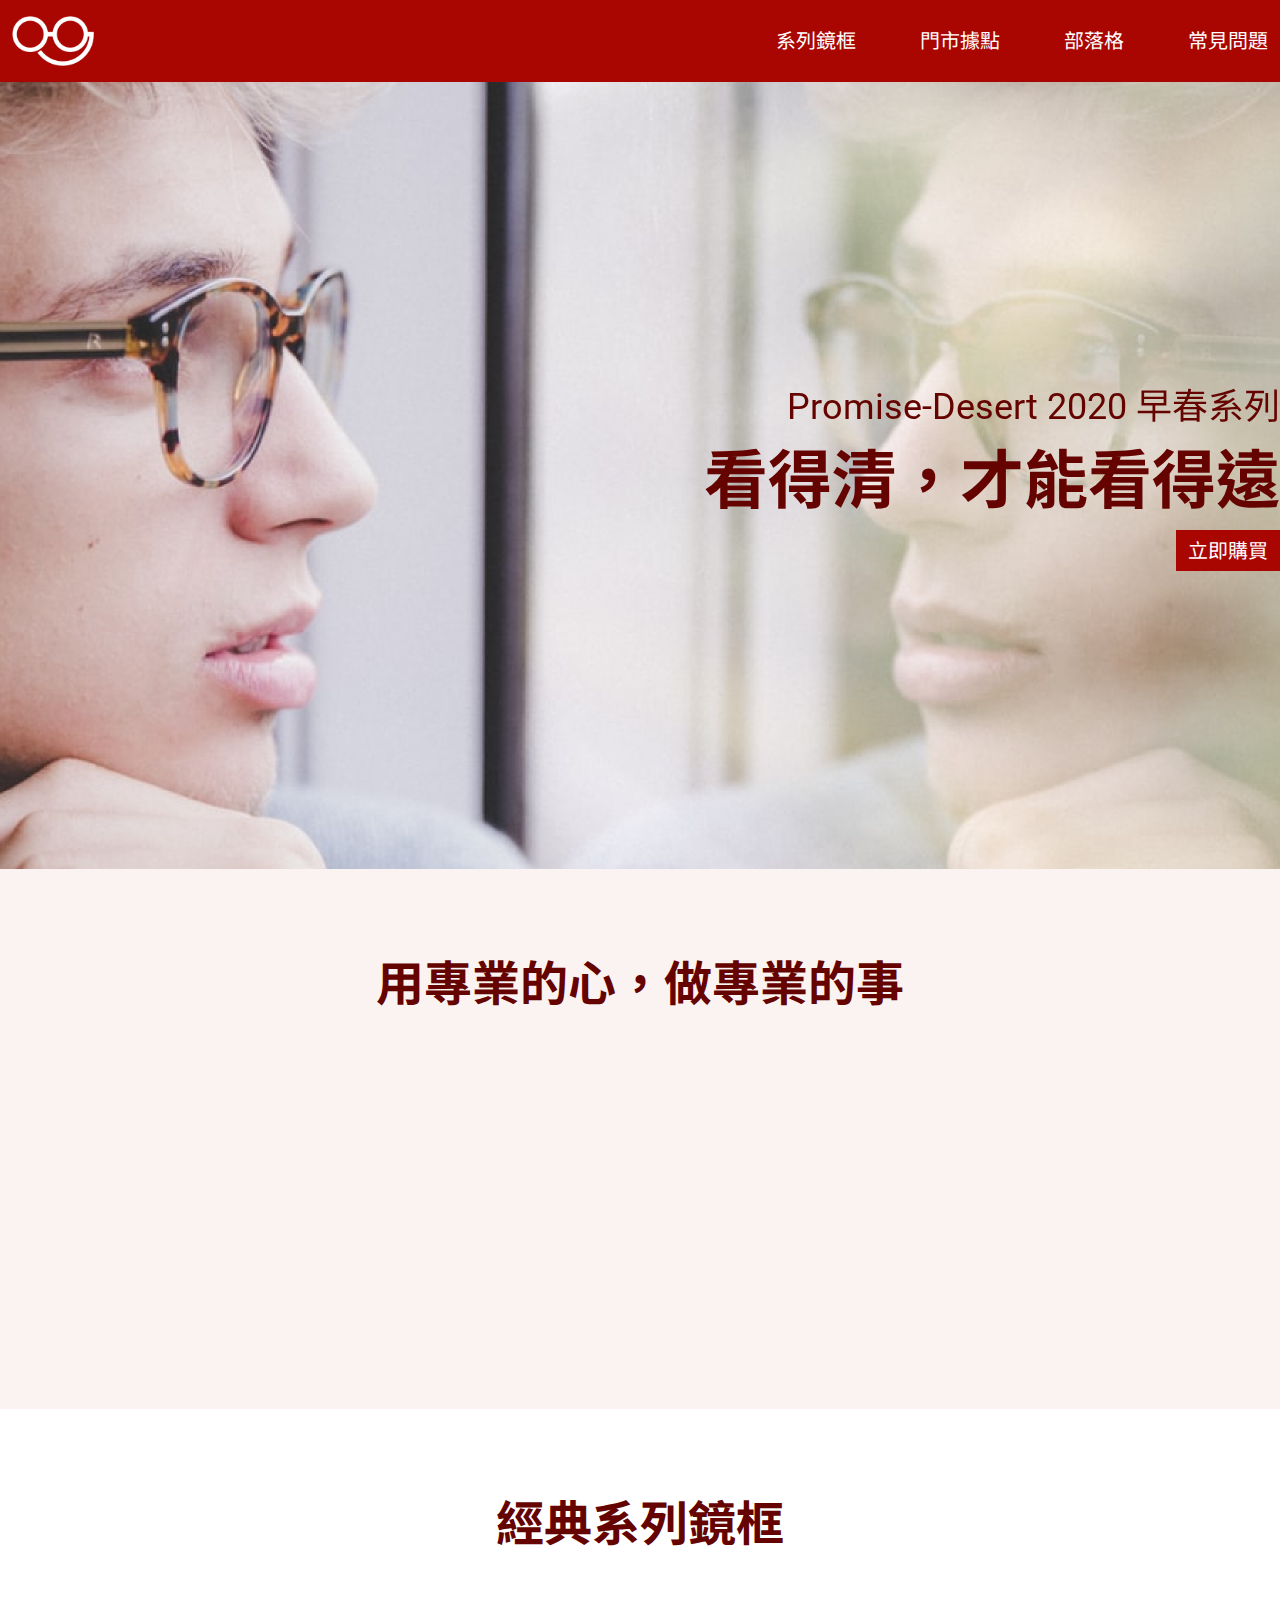
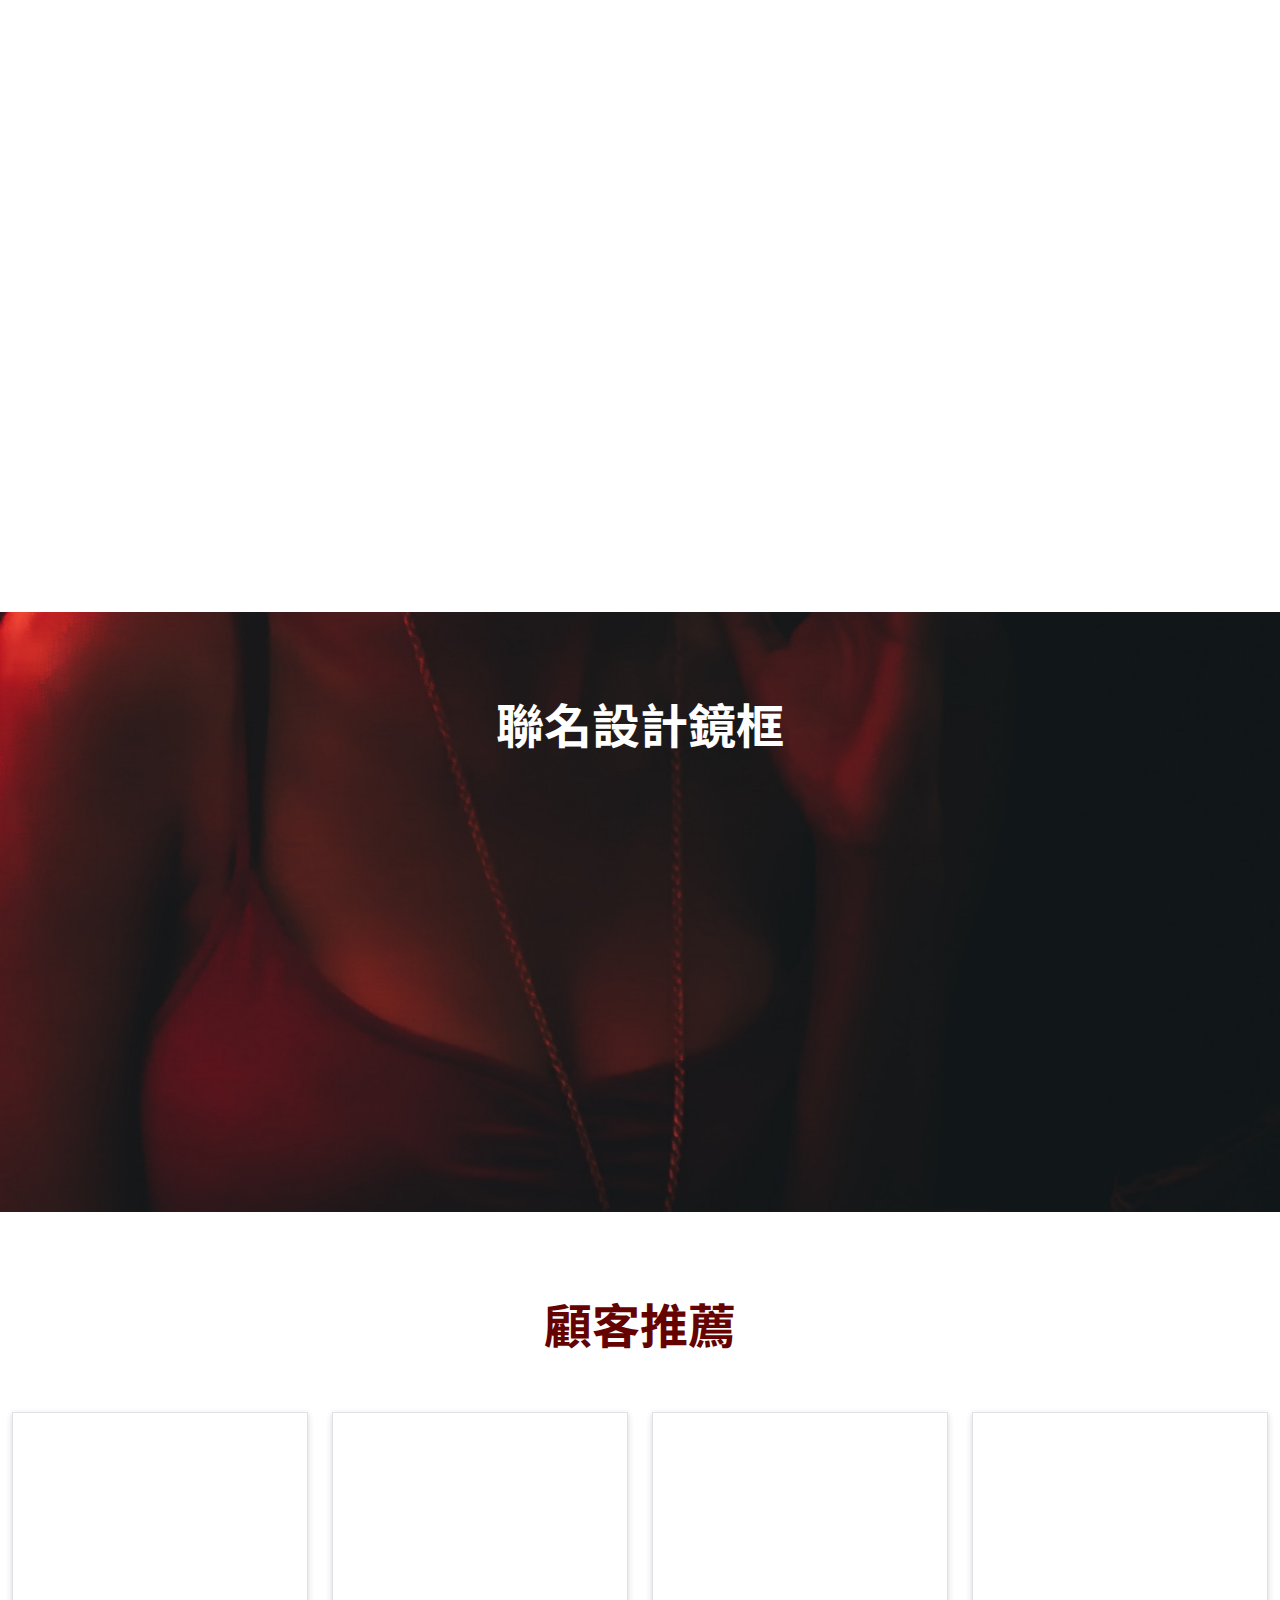
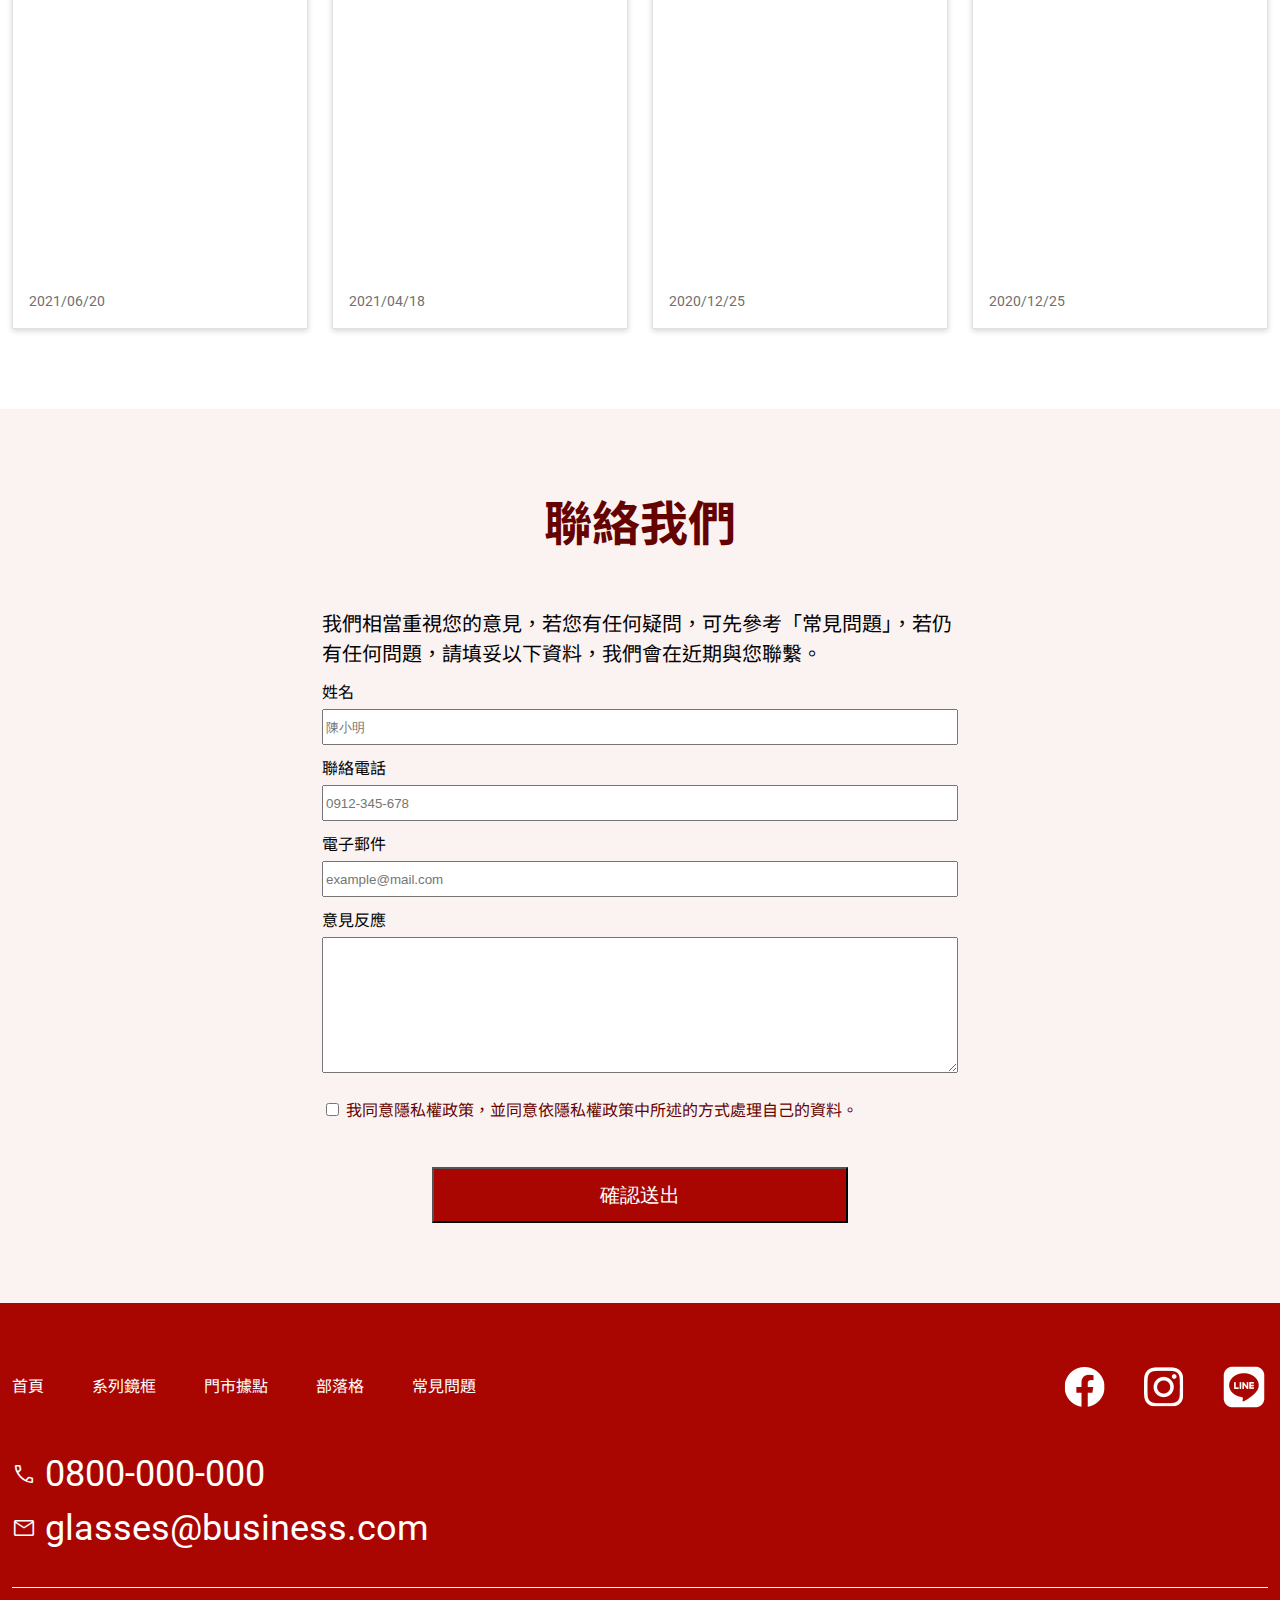
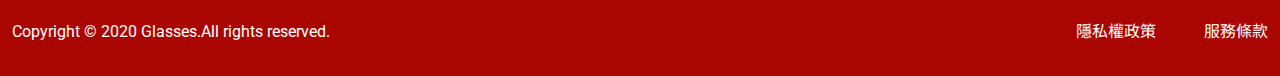
==== commit d3a1d182: "Update 2022-08-19T14:54:27.727Z" ====
--- a/index.html
+++ b/index.html
@@ -15,6 +15,7 @@
   <link rel="stylesheet"
     href="https://fonts.googleapis.com/css2?family=Material+Symbols+Outlined:opsz,wght,FILL,GRAD@20..48,100..700,0..1,-50..200" />
   <link rel="stylesheet" href="https://fonts.googleapis.com/css2?family=Material+Symbols+Outlined:opsz,wght,FILL,GRAD@20..48,100..700,0..1,-50..200" />
+  
 </head>
 
 <body>
@@ -52,8 +53,8 @@
 <div class="index">
   <div class="banner-header">
     <div class="container">
-      <h3>Promise-Desert 2020 早春系列</h3>
-      <h1>看得清，才能看得遠</h1>
+      <h3 data-aos="fade-left">Promise-Desert 2020 早春系列</h3>
+      <h1 data-aos="fade-left">看得清，才能看得遠</h1>
       <p class="btn btn-primary"><a href="">立即購買</a></p>
     </div>
   </div>
@@ -61,22 +62,22 @@
     <div class="container">
       <h2>用專業的心，做專業的事</h2>
       <ul class="list slogan">
-        <li>
+        <li data-aos="fade-down">
           <img src="./assets/image/home-section2-1.png" alt="單一價格">
           <h4>單一價格</h4>
           <p>無論任何度數皆不需追加費用即可擁有適合自己的薄型球面鏡片。</p>
         </li>
-        <li>
+        <li data-aos="fade-down">
           <img src="./assets/image/home-section2-2.png" alt="20 分鐘即可取件">
           <h4>20 分鐘即可取件</h4>
           <p>為了您的寶貴時間著想，以豐富專業知識與技術將結帳到交件的時間縮減至最快 20 分鐘即可完成。</p>
         </li>
-        <li>
+        <li data-aos="fade-down">
           <img src="./assets/image/home-section2-3.png" alt="安心售後服務">
           <h4>安心售後服務</h4>
           <p>我們提供長達 120 天的保固售後服務，不限會員資格皆享有免費深層保養及專業維修服務。</p>
         </li>
-        <li>
+        <li data-aos="fade-down">
           <img src="./assets/image/home-sectioin2-4.png" alt="關於鏡片">
           <h4>關於鏡片</h4>
           <p>使用世界知名頂級品牌，抗UV、防汙鍍膜薄型非球面鏡片。</p>
@@ -89,15 +90,15 @@
     <div class="container">
       <h2>經典系列鏡框</h2>
       <ul class="list glasses-frame">
-        <li>
+        <li data-aos="fade-down">
           <img src="./assets/image/home-section3-1.png" alt="OPTICAL">
           <h2 class="text-style-bright">OPTICAL</h2>
         </li>
-        <li>
+        <li data-aos="fade-down">
           <img src="./assets/image/home-section3-2.png" alt="SUNGLASSES">
           <h2 class="text-style-bright">SUNGLASSES</h2>
         </li>
-        <li>
+        <li data-aos="fade-down">
           <img src="./assets/image/home-section3-3.png" alt="FUNCTIONAL">
           <h2 class="text-style-bright">FUNCTIONAL</h2>
         </li>
@@ -109,11 +110,11 @@
       <div class="container">
         <h2 class="banner-color-style">聯名設計鏡框</h2>
         <ul class="list joint-name gap-0">
-          <li class="banner-bg-style">
+          <li class="banner-bg-style" data-aos="fade-left">
             <img src="./assets/image/home-section4-1.png" alt="DOUBLE A+">
             <h2 class="mb-0 py-8 text-style-bright">DOUBLE A+</h2>
           </li>
-          <li class="banner-bg-style">
+          <li class="banner-bg-style" data-aos="fade-right">
             <img src="./assets/image/home-section4-2.png" alt="YOUTH">
             <h2 class="mb-0 py-8 text-style-bright">YOUTH</h2>
           </li>
@@ -126,7 +127,7 @@
       <h2>顧客推薦</h2>
       <ul class="list recommendation">
         <li class="card">
-          <div class="card-top">
+          <div class="card-top" data-aos="fade-right">
             <img src="./assets/image/home-section5-1.png" alt="Jessy">
             <p class="px-16-py-16_8">Jessy</p>
             <p class="px-16-py-16_8 mb-48">眼鏡品質優良，下次還會想來這邊購買！</p>
@@ -135,7 +136,7 @@
           <p class="card-bottom px-16-py-16_8">2021/06/20</p>
         </li>
         <li class="card">
-          <div class="card-top">
+          <div class="card-top" data-aos="fade-right">
             <img src="./assets/image/home-section5-2.png" alt="凱倫">
             <p class="px-16-py-16_8">凱倫</p>
             <p class="px-16-py-16_8 mb-48">做工細緻、鏡架很輕盈，待久也不會覺得有負擔，推薦給大家！</p>
@@ -143,7 +144,7 @@
           <p class="card-bottom px-16-py-16_8">2021/04/18</p>
         </li>
         <li class="card">
-          <div class="card-top">
+          <div class="card-top" data-aos="fade-right">
             <img src="./assets/image/home-section5-3.png" alt="悠悠">
             <p class="px-16-py-16_8">悠悠</p>
             <p class="px-16-py-16_8 mb-48">謝謝客服人員的詳細回答，成功買到了喜歡的眼鏡，下次會再回購！</p>
@@ -151,7 +152,7 @@
           <p class="card-bottom px-16-py-16_8">2020/12/25</p>
         </li>
         <li class="card">
-          <div class="card-top">
+          <div class="card-top" data-aos="fade-right">
             <img src="./assets/image/home-section5-4.png" alt="Kyuan">
             <p class="px-16-py-16_8">Kyuan</p>
             <p class="px-16-py-16_8 mb-48">服務很好，品質沒有任何問題，非常喜歡。</p>
@@ -163,7 +164,7 @@
   </section>
   <section  class="section-bg-color">
     <div class="container-form">
-      <h2>聯絡我們</h2>
+      <h2 class="data-aos="fade-down">聯絡我們</h2>
       <form>
         <p>我們相當重視您的意見，若您有任何疑問，可先參考「常見問題」，若仍有任何問題，請填妥以下資料，我們會在近期與您聯繫。</p>
         <ul class="form">
@@ -255,8 +256,37 @@
         </ul>
       </div>
     </footer>
+    <!-- 引入aos的CSS套件 -->
+    <link href="https://unpkg.com/aos@2.3.1/dist/aos.css" rel="stylesheet">
+    <!-- 引入aos的JS套件 -->
+    <script src="https://unpkg.com/aos@2.3.1/dist/aos.js"></script>
+
     <script src="./assets/js/vendors.js"></script>
     <script src="./assets/js/all.js"></script>
+    <script>
+      AOS.init({
+       // Global settings:
+       disable: false, // accepts following values: 'phone', 'tablet', 'mobile', boolean, expression or function
+       startEvent: 'DOMContentLoaded', // name of the event dispatched on the document, that AOS should initialize on
+       initClassName: 'aos-init', // class applied after initialization
+       animatedClassName: 'aos-animate', // class applied on animation
+       useClassNames: false, // if true, will add content of `data-aos` as classes on scroll
+       disableMutationObserver: false, // disables automatic mutations' detections (advanced)
+       debounceDelay: 50, // the delay on debounce used while resizing window (advanced)
+       throttleDelay: 99, // the delay on throttle used while scrolling the page (advanced)
+       
+     
+       // Settings that can be overridden on per-element basis, by `data-aos-*` attributes:
+       offset: 120, // offset (in px) from the original trigger point，建議120-150
+       delay: 0, // values from 0 to 3000, with step 50ms
+       duration: 800, // values from 0 to 3000, with step 50ms，建議400-800
+       easing: 'ease', // default easing for AOS animations
+       once: false, // whether animation should happen only once - while scrolling down
+       mirror: false, // whether elements should animate out while scrolling past them
+       anchorPlacement: 'top-bottom', // defines which position of the element regarding to window should trigger the animation
+     });
+     </script>
+    
 </body>
 
 </html>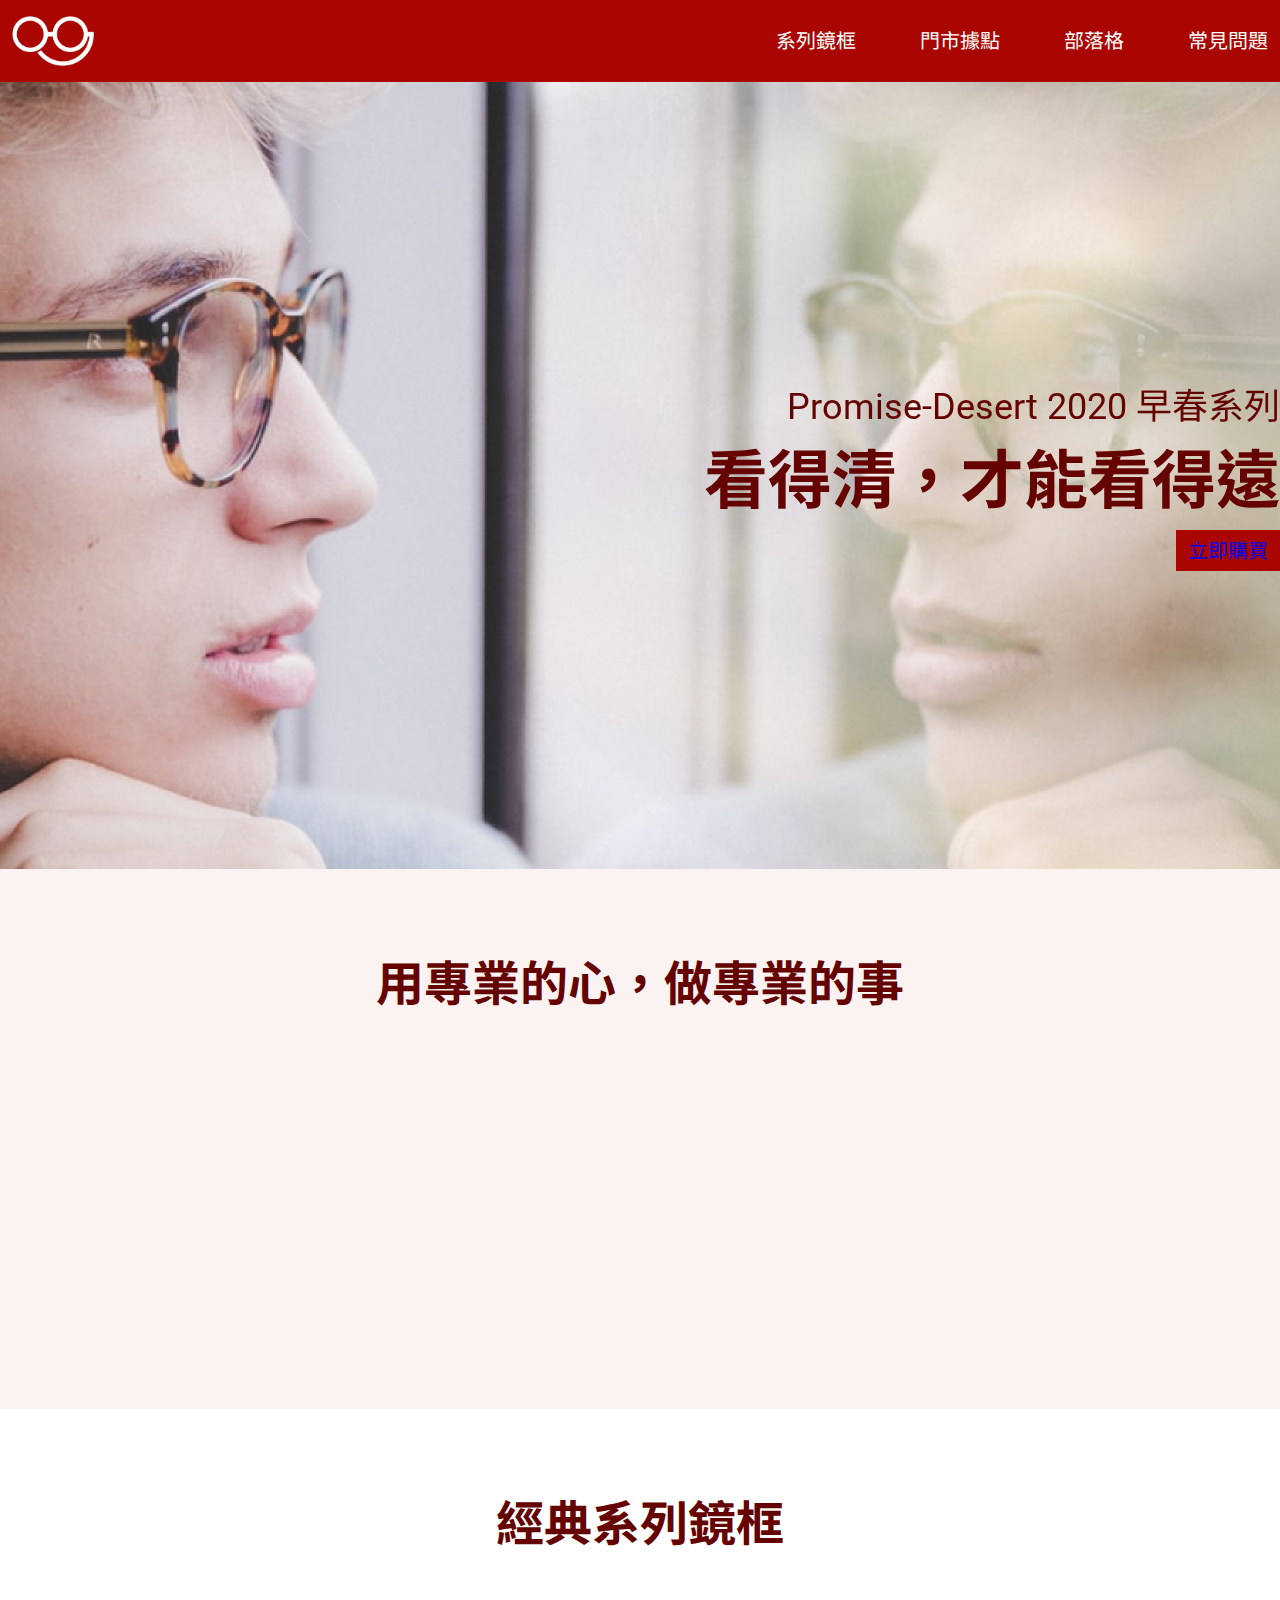
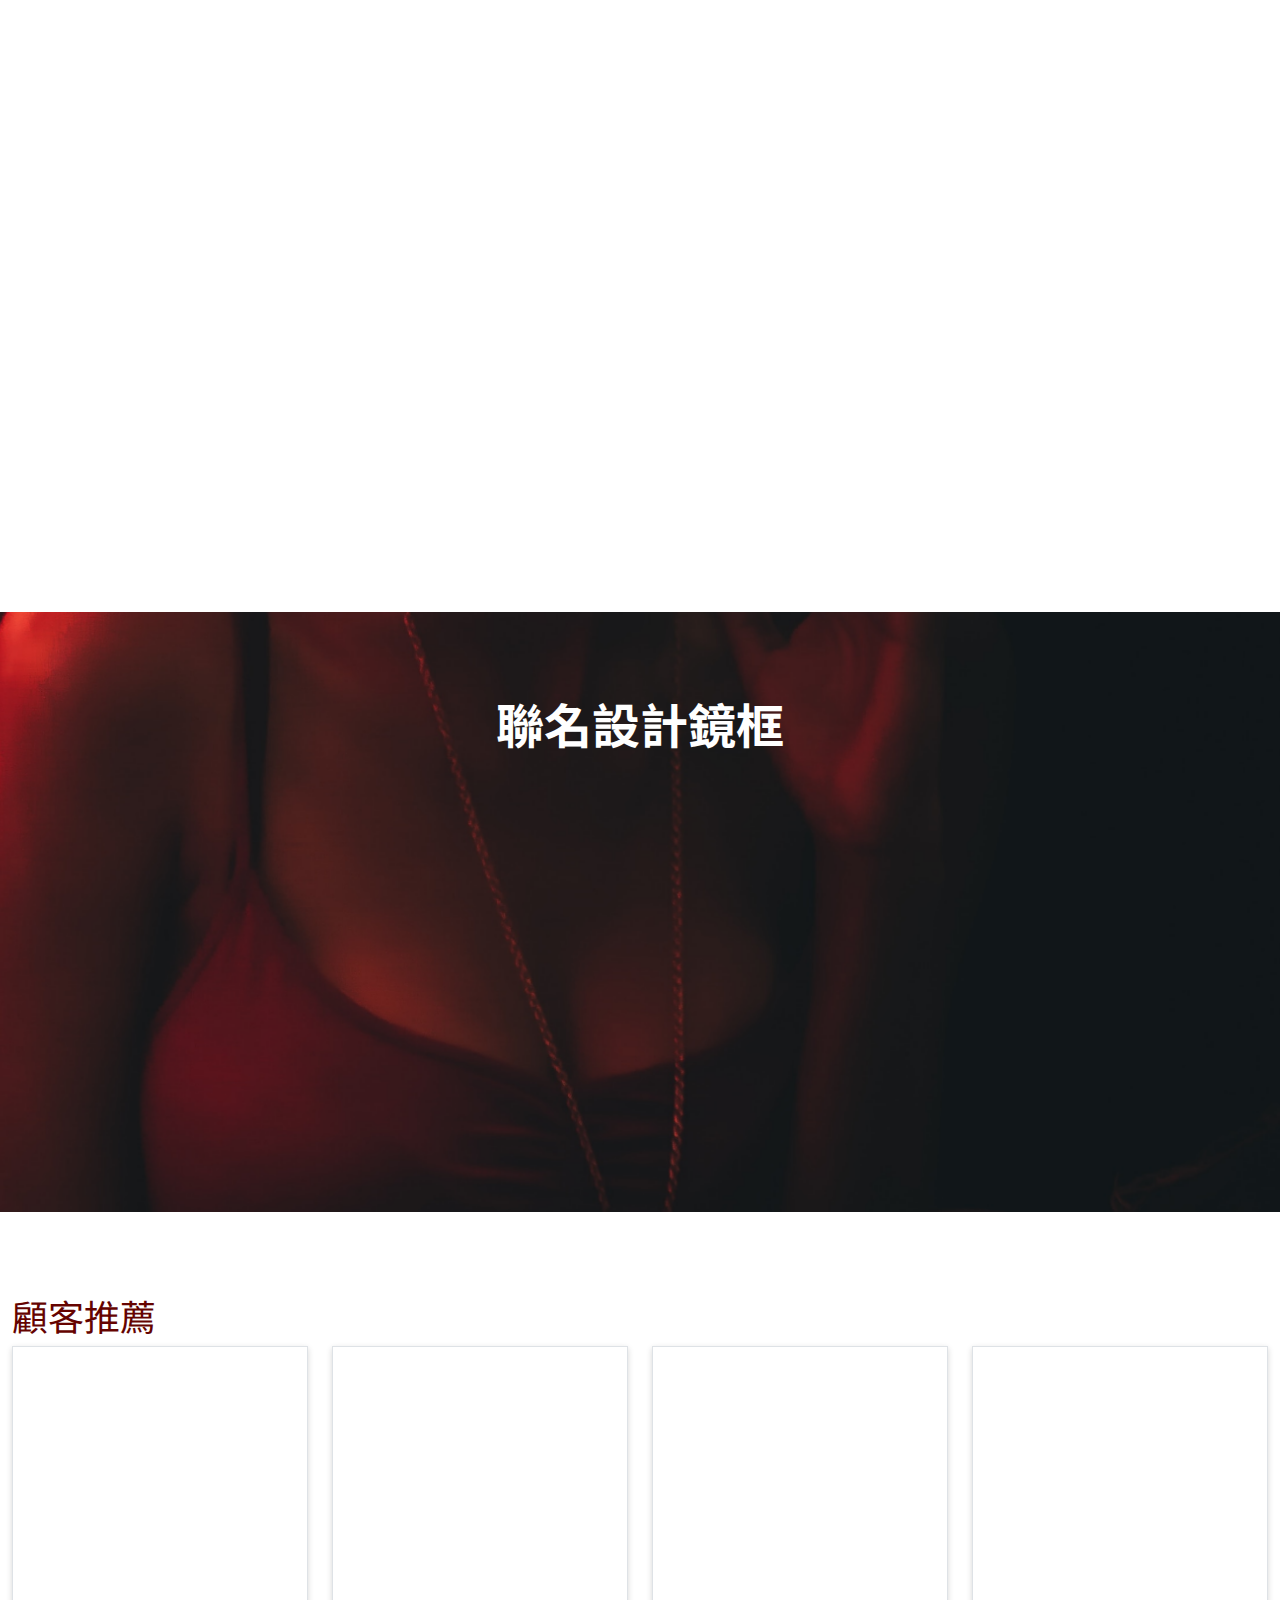
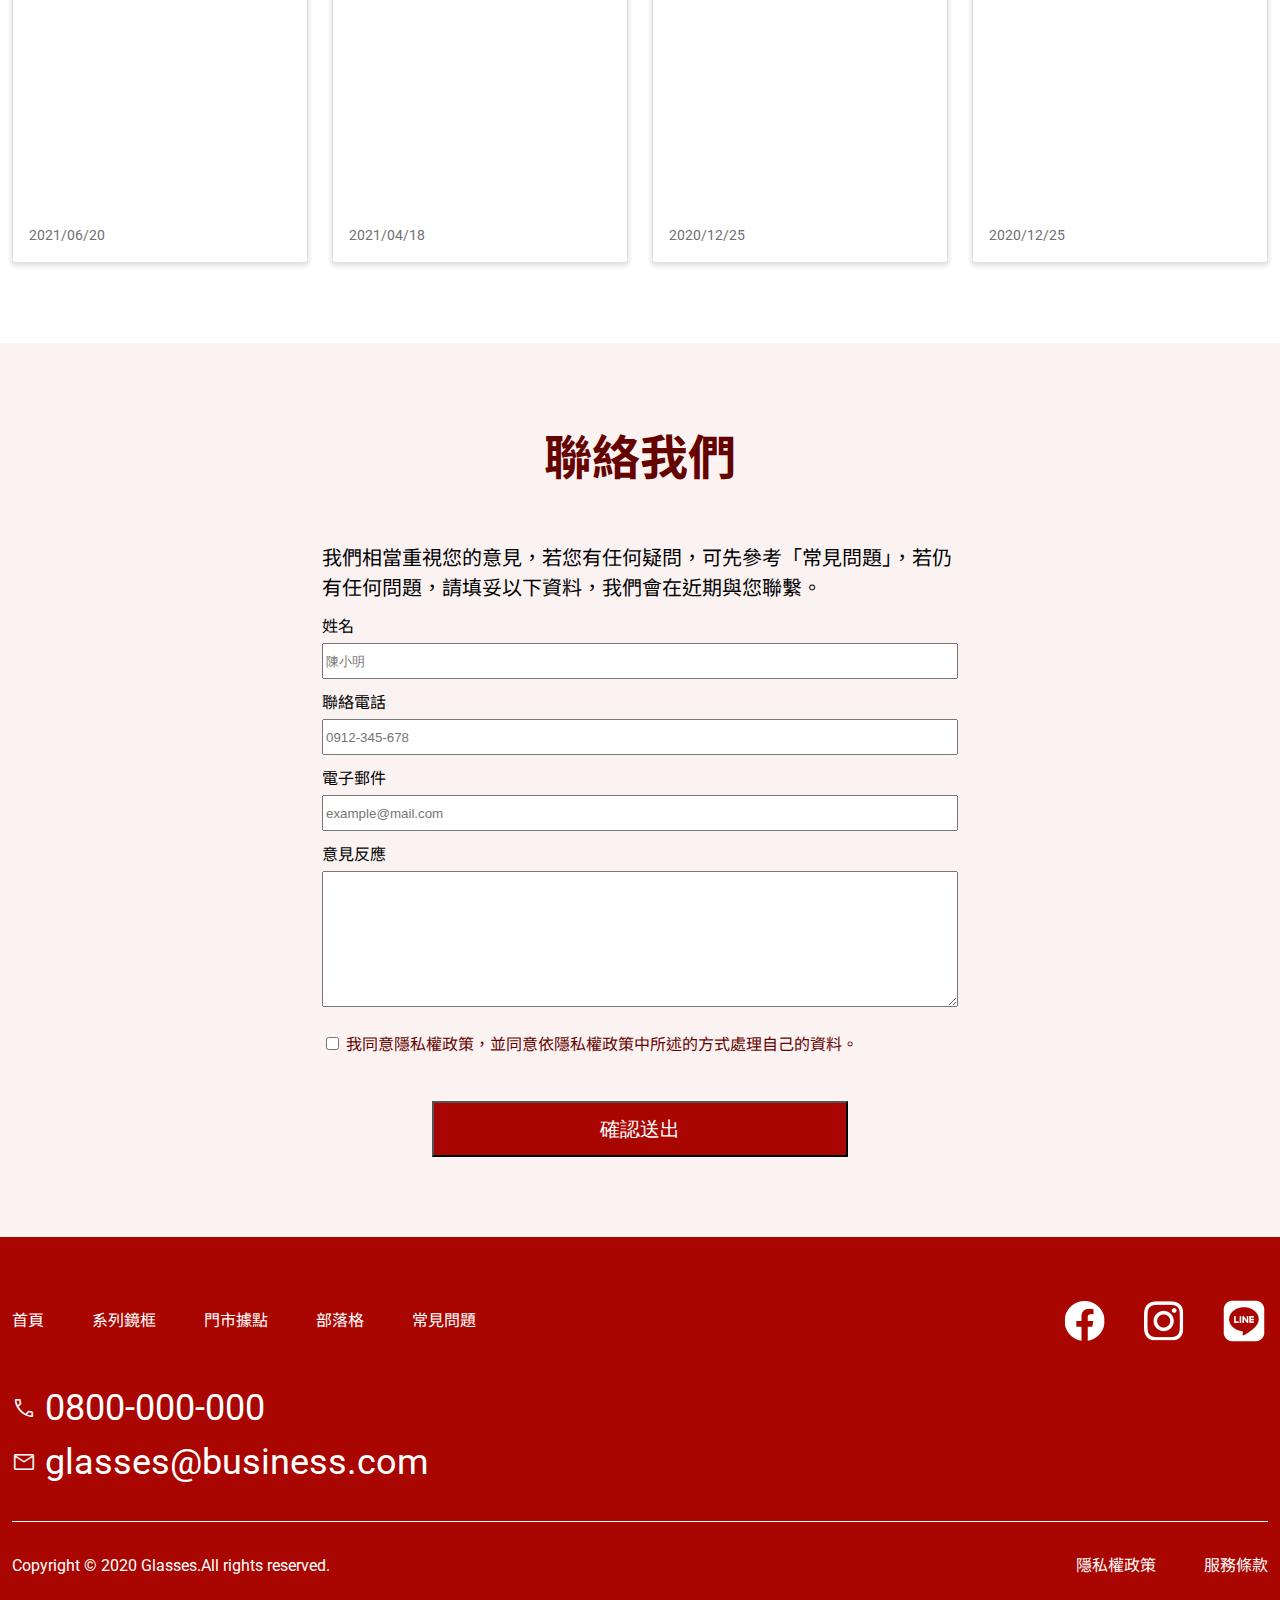
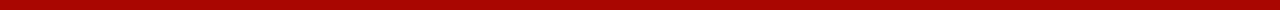
==== commit dc58d1ba: "Update 2022-08-19T15:08:29.846Z" ====
--- a/index.html
+++ b/index.html
@@ -55,7 +55,7 @@
     <div class="container">
       <h3 data-aos="fade-left">Promise-Desert 2020 早春系列</h3>
       <h1 data-aos="fade-left">看得清，才能看得遠</h1>
-      <p class="btn btn-primary"><a href="">立即購買</a></p>
+      <a class="btn btn-primary" href="#">立即購買</a>
     </div>
   </div>
   <section class="section-bg-color">
@@ -124,7 +124,7 @@
   </div>
   <section>
     <div class="container">
-      <h2>顧客推薦</h2>
+      <h3>顧客推薦</h3>
       <ul class="list recommendation">
         <li class="card">
           <div class="card-top" data-aos="fade-right">
@@ -190,7 +190,7 @@
             我同意隱私權政策，並同意依隱私權政策中所述的方式處理自己的資料。
           </li>
         </ul>
-        <button class="btn btn-submit" type="button">確認送出</button>
+        <button class="btn btn-submit cursor-pointer" type="submit">確認送出</button>
       </form>
     </div>
   </section>
--- a/assets/style/all.css
+++ b/assets/style/all.css
@@ -66,6 +66,9 @@
 body {
   font-family: 'Roboto', sans-serif, 'Noto Sans TC'; }
 
+a:hover {
+  opacity: 0.8; }
+
 .material-symbols-outlined {
   font-variation-settings: 'FILL' 0,  'wght' 400,@@ -190,6 +193,8 @@
       color: #fff; }
     header .list-menu a:hover {
       color: #c8c8ec; }
+  header .cursor-pointer {
+    cursor: pointer; }
 
 @media screen and (max-width: 767px) {
   .ham-menu {
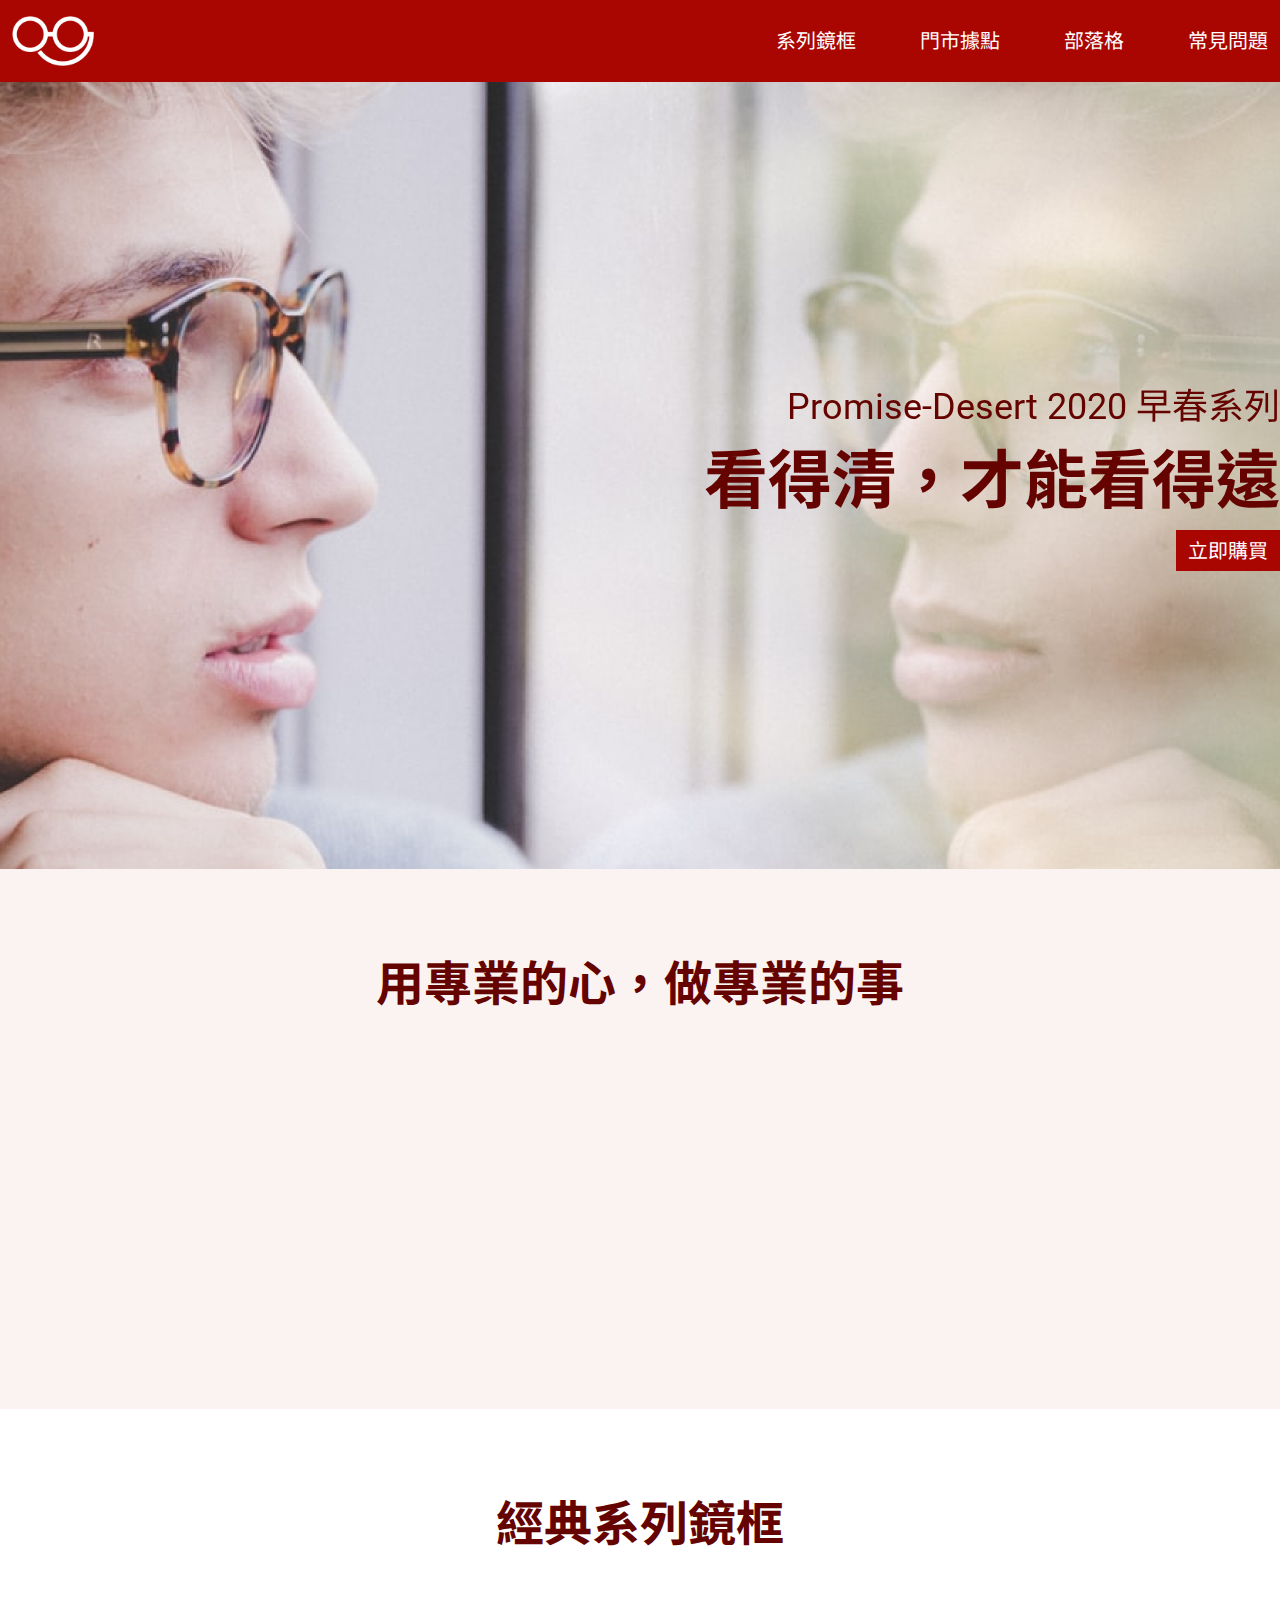
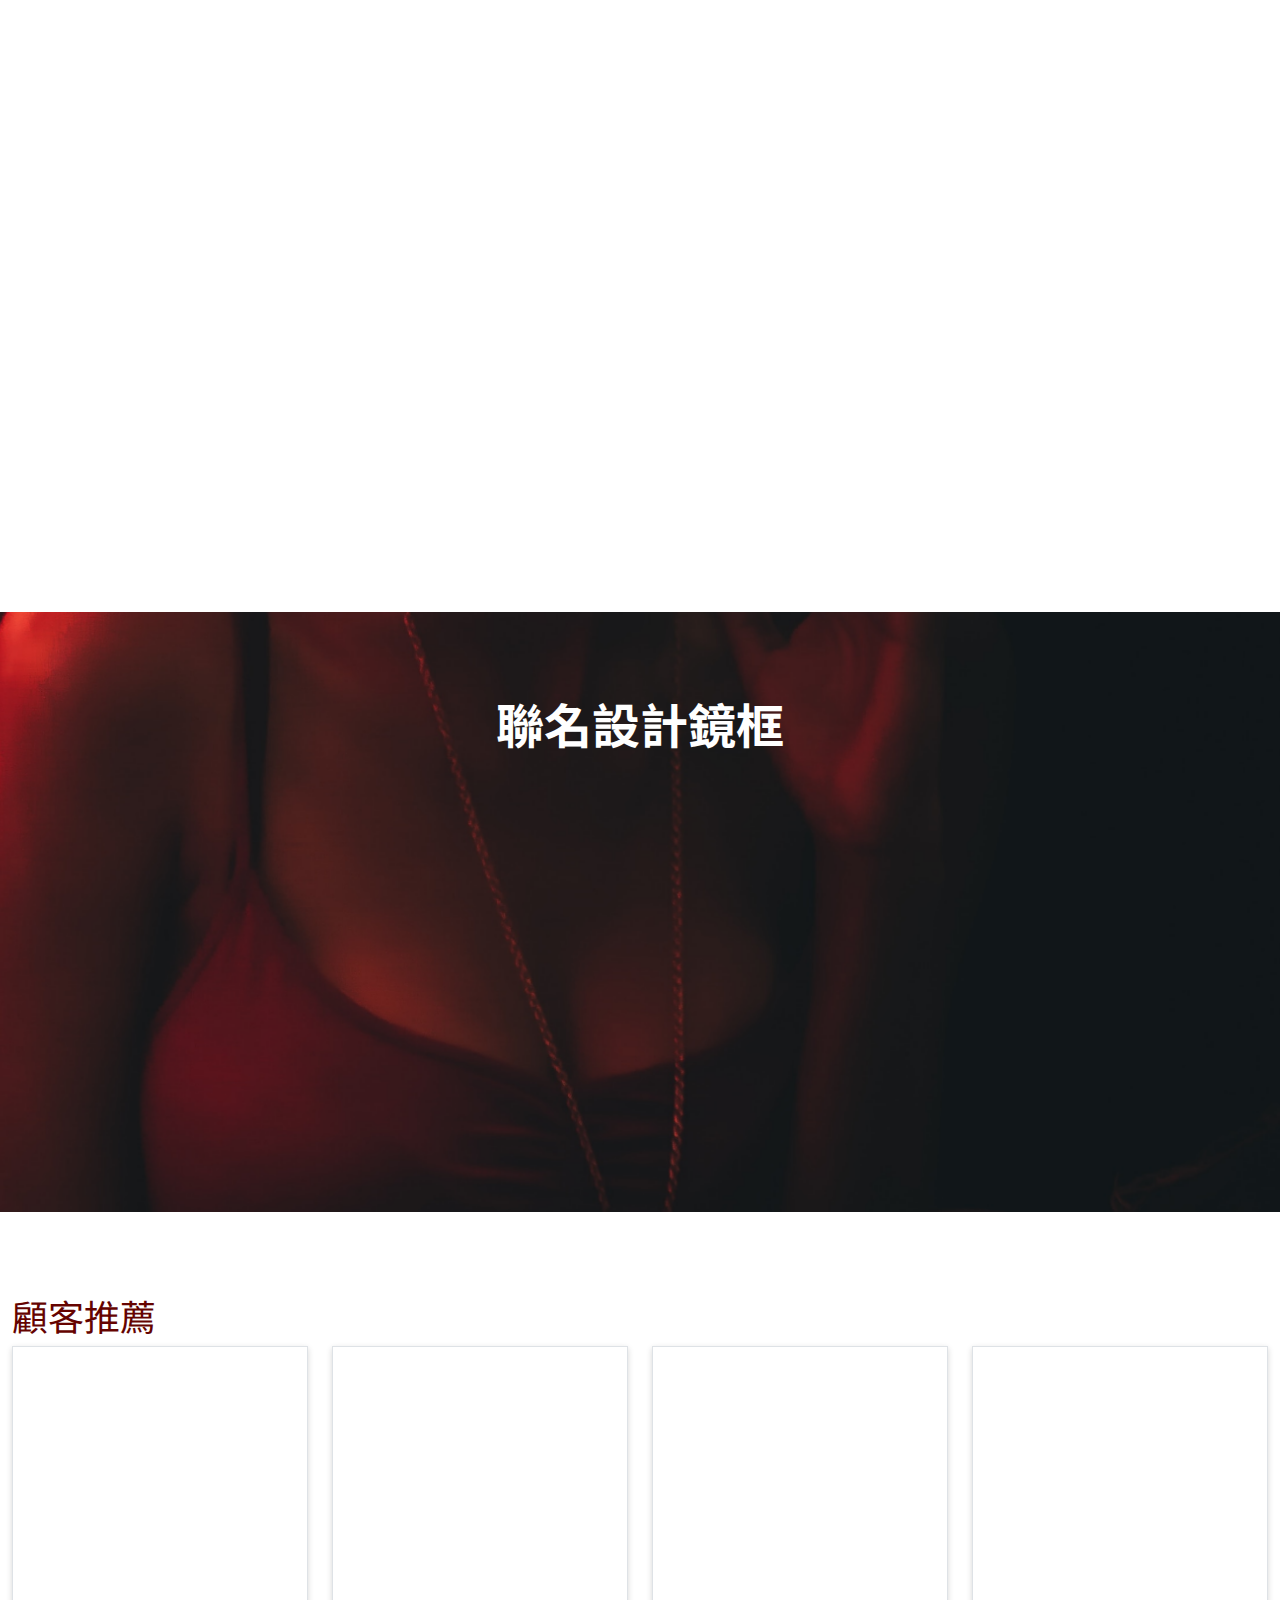
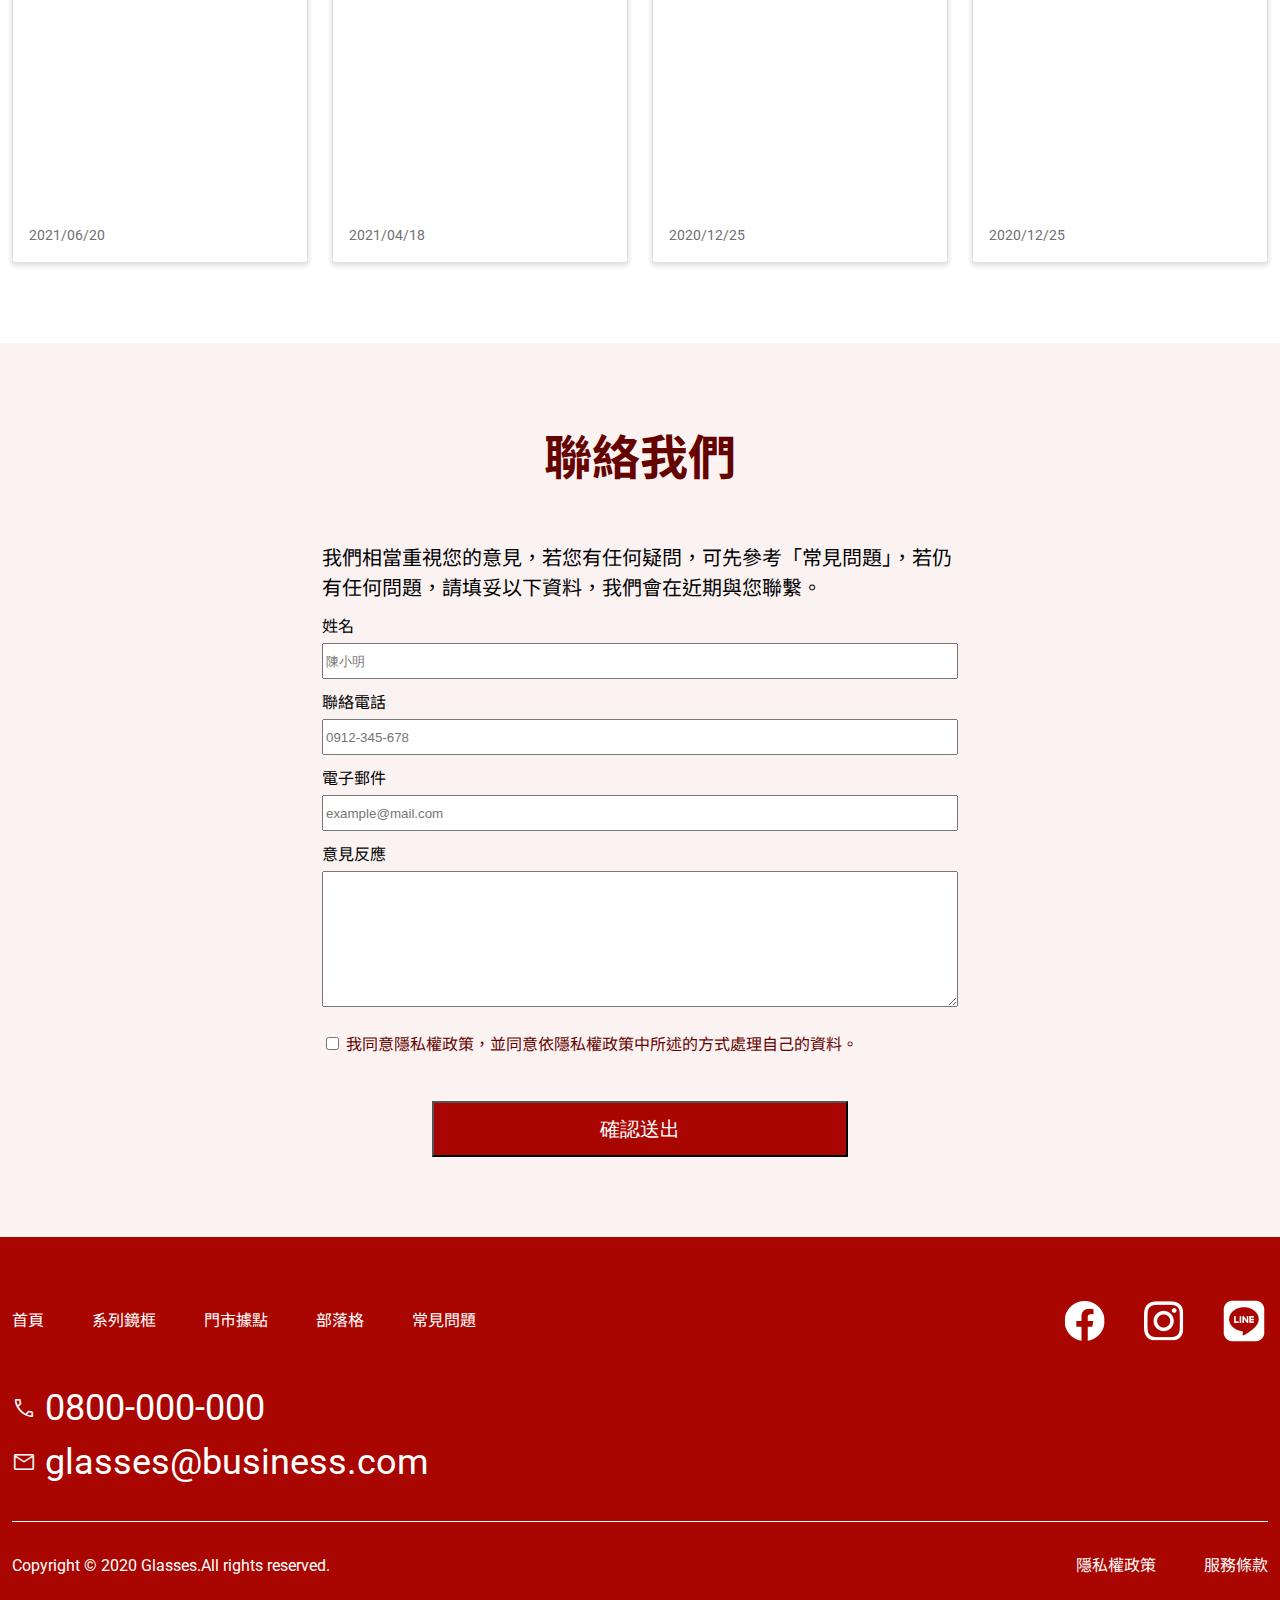
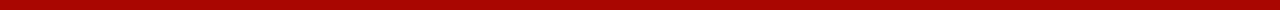
==== commit 8fd6bf46: "Update 2022-08-19T15:32:25.166Z" ====
--- a/index.html
+++ b/index.html
@@ -53,9 +53,9 @@
 <div class="index">
   <div class="banner-header">
     <div class="container">
-      <h3 data-aos="fade-left">Promise-Desert 2020 早春系列</h3>
-      <h1 data-aos="fade-left">看得清，才能看得遠</h1>
-      <a class="btn btn-primary" href="#">立即購買</a>
+      <h3 data-aos="fade-down">Promise-Desert 2020 早春系列</h3>
+      <h1 data-aos="fade-down">看得清，才能看得遠</h1>
+      <a class="btn btn-primary text-white" href="#">立即購買</a>
     </div>
   </div>
   <section class="section-bg-color">
@@ -110,11 +110,11 @@
       <div class="container">
         <h2 class="banner-color-style">聯名設計鏡框</h2>
         <ul class="list joint-name gap-0">
-          <li class="banner-bg-style" data-aos="fade-left">
+          <li class="banner-bg-style" data-aos="fade-down">
             <img src="./assets/image/home-section4-1.png" alt="DOUBLE A+">
             <h2 class="mb-0 py-8 text-style-bright">DOUBLE A+</h2>
           </li>
-          <li class="banner-bg-style" data-aos="fade-right">
+          <li class="banner-bg-style" data-aos="fade-up">
             <img src="./assets/image/home-section4-2.png" alt="YOUTH">
             <h2 class="mb-0 py-8 text-style-bright">YOUTH</h2>
           </li>
--- a/assets/style/all.css
+++ b/assets/style/all.css
@@ -63,8 +63,14 @@
 body {
   font-family: -apple-system, BlinkMacSystemFont, "Segoe UI", "Microsoft JhengHei", Roboto, "Helvetica Neue", Arial, sans-serif; }
 
+header {
+  position: relative;
+  z-index: 2; }
+
 body {
-  font-family: 'Roboto', sans-serif, 'Noto Sans TC'; }
+  font-family: 'Roboto', sans-serif, 'Noto Sans TC';
+  position: relative;
+  z-index: 1; }
 
 a:hover {
   opacity: 0.8; }
@@ -125,6 +131,9 @@
       max-width: 767px;
       margin: 0 auto;
       padding: 0px 14px; } }
+
+.text-white {
+  color: #fff; }
 
 .py-8 {
   padding: 8px 0; }
